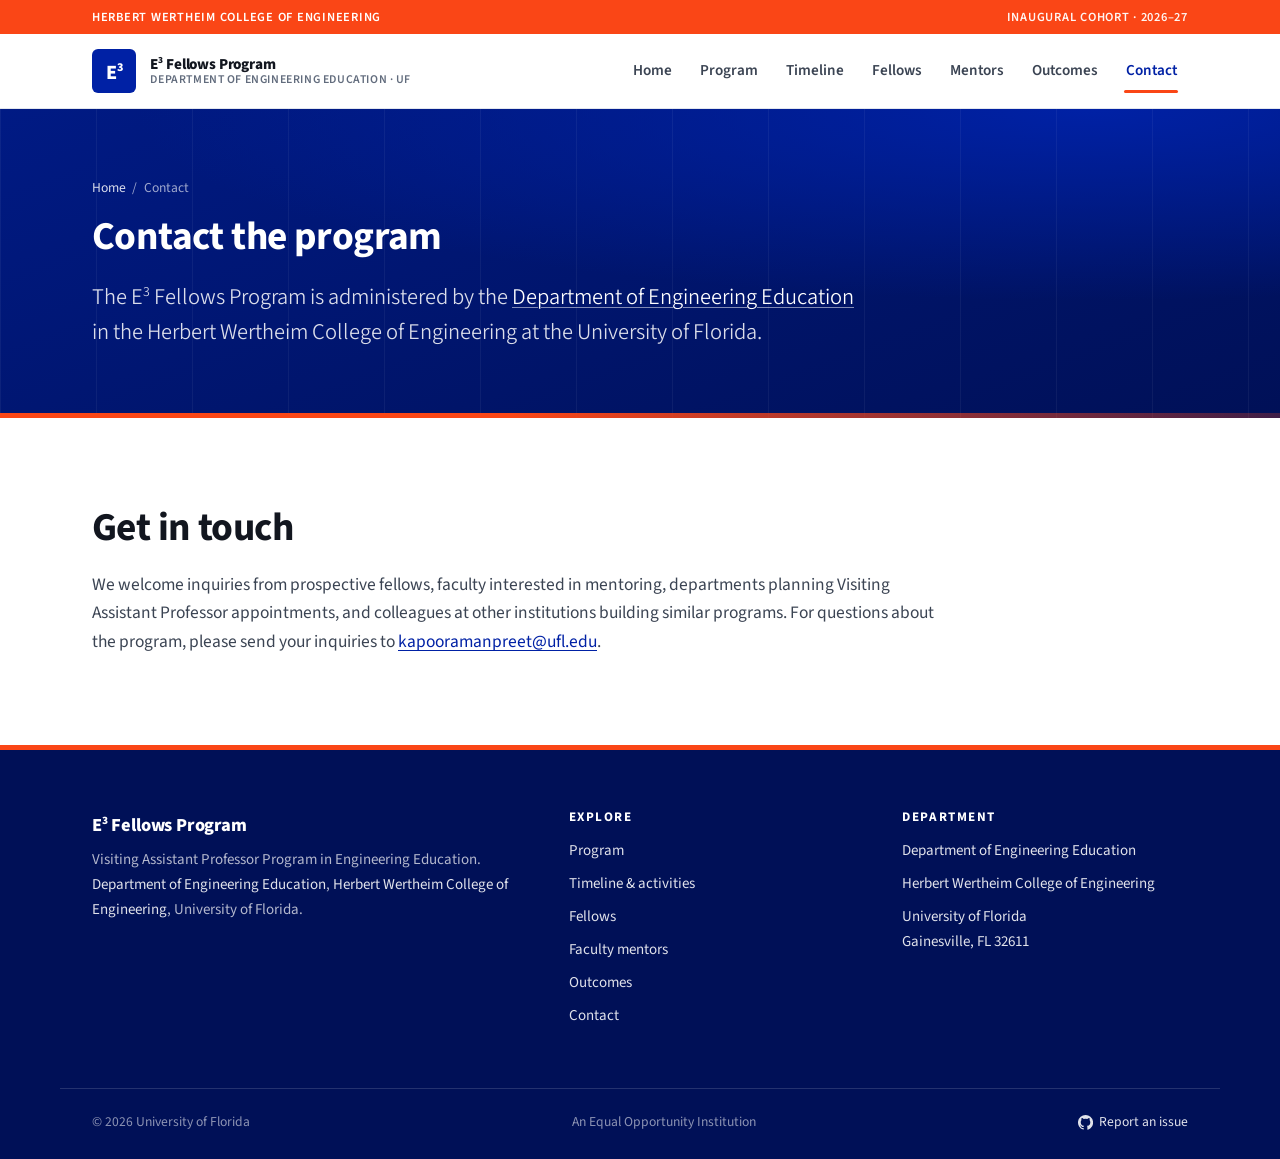
==== contact.html @ 6bf65046 "fix: update role titles from "Visiting Assistant Instructional Professor" to "Visiting Assistant Pro" ====
<!DOCTYPE html>
<html lang="en">
<head>
<meta charset="utf-8">
<meta name="viewport" content="width=device-width, initial-scale=1">
<title>Contact | E&sup3; Fellows, University of Florida</title>
<meta name="description" content="Contact the E3 Fellows Program in the Department of Engineering Education, Herbert Wertheim College of Engineering, University of Florida.">
<link rel="preconnect" href="https://fonts.googleapis.com">
<link rel="preconnect" href="https://fonts.gstatic.com" crossorigin>
<link href="https://fonts.googleapis.com/css2?family=Source+Sans+3:ital,wght@0,300..900;1,300..900&display=swap" rel="stylesheet">
<link rel="stylesheet" href="assets/css/style.css">
<script>document.documentElement.classList.add("js");</script>
</head>
<body>

<a class="skip-link" href="#main">Skip to main content</a>

<div class="topbar">
  <div class="wrap">
    <span><a href="https://www.eng.ufl.edu/" target="_blank" rel="noopener">Herbert Wertheim College of Engineering</a></span>
    <span class="topbar__right">Inaugural Cohort &middot; 2026&ndash;27</span>
  </div>
</div>

<header class="site-header">
  <div class="wrap">
    <a class="brand" href="index.html">
      <span class="brand__mark" aria-hidden="true">E<sup>3</sup></span>
      <span class="brand__text">
        <span class="brand__title">E<sup>3</sup> Fellows Program</span>
        <span class="brand__sub">Department of Engineering Education &middot; UF</span>
      </span>
    </a>
    <button class="nav-toggle" type="button" aria-expanded="false" aria-controls="primary-nav">
      <span class="nav-toggle__bars" aria-hidden="true"><span></span><span></span><span></span></span>
      Menu
    </button>
    <nav class="nav" id="primary-nav" aria-label="Primary">
      <ul>
        <li><a href="index.html">Home</a></li>
        <li><a href="program.html">Program</a></li>
        <li><a href="timeline.html">Timeline</a></li>
        <li><a href="fellows.html">Fellows</a></li>
        <li><a href="mentors.html">Mentors</a></li>
        <li><a href="outcomes.html">Outcomes</a></li>
        <li><a href="contact.html" aria-current="page">Contact</a></li>
      </ul>
    </nav>
  </div>
</header>

<main id="main">

  <section class="hero hero--page">
    <div class="hero__grid-lines" aria-hidden="true"></div>
    <div class="wrap">
      <ol class="breadcrumb">
        <li><a href="index.html">Home</a></li>
        <li>Contact</li>
      </ol>
      <h1>Contact the program</h1>
      <p class="lede lede--wide">
        The E<sup>3</sup> Fellows Program is administered by the
        <a href="https://eed.eng.ufl.edu/" target="_blank" rel="noopener">Department of Engineering Education</a>
        in the Herbert Wertheim College of Engineering at the University of Florida.
      </p>
    </div>
  </section>

  <section class="section">
    <div class="wrap">
      <div class="reveal measure">
        <h2>Get in touch</h2>
        <p>
          We welcome inquiries from prospective fellows, faculty interested in
          mentoring, departments planning Visiting Assistant Professor
          appointments, and colleagues at other institutions building
          similar programs. For questions about the program, please send your inquiries to 
          <a href="mailto:kapooramanpreet@ufl.edu">kapooramanpreet@ufl.edu</a>.
        </p>
      </div>
    </div>
  </section>

</main>

<footer class="site-footer">
  <div class="wrap footer-grid">
    <div>
      <p class="footer-brand">E<sup>3</sup> Fellows Program</p>
      <p>
        Visiting Assistant Professor Program in Engineering Education.
        <a href="https://eed.eng.ufl.edu/" target="_blank" rel="noopener">Department of Engineering Education</a>,
        <a href="https://www.eng.ufl.edu/" target="_blank" rel="noopener">Herbert Wertheim College of Engineering</a>,
        University of Florida.
      </p>
    </div>
    <div>
      <h4>Explore</h4>
      <ul>
        <li><a href="program.html">Program</a></li>
        <li><a href="timeline.html">Timeline &amp; activities</a></li>
        <li><a href="fellows.html">Fellows</a></li>
        <li><a href="mentors.html">Faculty mentors</a></li>
        <li><a href="outcomes.html">Outcomes</a></li>
        <li><a href="contact.html">Contact</a></li>
      </ul>
    </div>
    <div>
      <h4>Department</h4>
      <ul>
        <li><a href="https://eed.eng.ufl.edu/" target="_blank" rel="noopener">Department of Engineering Education</a></li>
        <li><a href="https://www.eng.ufl.edu/" target="_blank" rel="noopener">Herbert Wertheim College of Engineering</a></li>
        <li>University of Florida<br>Gainesville, FL 32611</li>
      </ul>
    </div>
  </div>
  <div class="wrap footer-bottom">
    <span>&copy; <span data-year>2026</span> University of Florida</span>
    <span>An Equal Opportunity Institution</span>
    <span>
      <a class="footer-repo" href="https://github.com/UF-Engineering-Education/e3.github.io/issues" target="_blank" rel="noopener">
        <svg viewBox="0 0 16 16" fill="currentColor" aria-hidden="true"><path d="M8 0a8 8 0 0 0-2.53 15.59c.4.07.55-.17.55-.38l-.01-1.34c-2.23.48-2.7-1.07-2.7-1.07-.36-.93-.89-1.18-.89-1.18-.73-.5.06-.49.06-.49.8.06 1.23.83 1.23.83.72 1.23 1.88.87 2.34.67.07-.52.28-.87.51-1.07-1.78-.2-3.64-.89-3.64-3.95 0-.87.31-1.59.82-2.15-.08-.2-.36-1.02.08-2.12 0 0 .67-.21 2.2.82a7.6 7.6 0 0 1 4 0c1.53-1.03 2.2-.82 2.2-.82.44 1.1.16 1.92.08 2.12.51.56.82 1.28.82 2.15 0 3.07-1.87 3.75-3.65 3.95.29.25.54.73.54 1.48l-.01 2.19c0 .21.15.46.55.38A8 8 0 0 0 8 0z"/></svg>
        Report an issue
      </a>
    </span>
  </div>
</footer>

<script src="assets/js/main.js"></script>
</body>
</html>
---- assets/css/style.css ----
/* ==========================================================================
   E3 Fellows Program — University of Florida
   Department of Engineering Education, Herbert Wertheim College of Engineering
   ========================================================================== */

/* --------------------------------------------------------------------------
   1. Design tokens
   -------------------------------------------------------------------------- */
:root {
  /* UF core brand */
  --uf-blue: #0021a5;
  --uf-blue-700: #001a84;
  --uf-blue-900: #001057;
  --uf-orange: #fa4616;
  --uf-orange-600: #e03a0f;
  --uf-orange-ink: #b8340d; /* accessible orange for text on white */

  /* Neutrals */
  --ink: #12161f;
  --ink-2: #3b4453;
  --ink-3: #626c7d;
  --line: #e2e6ee;
  --line-strong: #ccd3e0;
  --surface: #ffffff;
  --surface-2: #f6f8fc;
  --surface-3: #eef2f9;

  /* Type */
  --font: "Source Sans 3", -apple-system, BlinkMacSystemFont, "Segoe UI",
    Roboto, "Helvetica Neue", Arial, sans-serif;

  --step--1: clamp(0.86rem, 0.84rem + 0.1vw, 0.92rem);
  --step-0: clamp(1rem, 0.97rem + 0.15vw, 1.09rem);
  --step-1: clamp(1.2rem, 1.13rem + 0.35vw, 1.4rem);
  --step-2: clamp(1.45rem, 1.32rem + 0.65vw, 1.85rem);
  --step-3: clamp(1.75rem, 1.5rem + 1.2vw, 2.5rem);
  --step-4: clamp(2.1rem, 1.6rem + 2.4vw, 3.5rem);

  /* Space & shape */
  --wrap: 1160px;
  --wrap-narrow: 800px;
  --r-sm: 6px;
  --r-md: 10px;
  --r-lg: 16px;

  --shadow-sm: 0 1px 2px rgba(18, 22, 31, 0.06),
    0 2px 8px rgba(18, 22, 31, 0.04);
  --shadow-md: 0 2px 4px rgba(18, 22, 31, 0.06),
    0 12px 28px rgba(18, 22, 31, 0.09);

  --header-h: 74px;
}

/* --------------------------------------------------------------------------
   2. Base
   -------------------------------------------------------------------------- */
*,
*::before,
*::after {
  box-sizing: border-box;
}

html {
  -webkit-text-size-adjust: 100%;
  scroll-behavior: smooth;
  scroll-padding-top: calc(var(--header-h) + 16px);
}

body {
  margin: 0;
  font-family: var(--font);
  font-size: var(--step-0);
  line-height: 1.65;
  color: var(--ink-2);
  background: var(--surface);
  -webkit-font-smoothing: antialiased;
  text-rendering: optimizeLegibility;
}

h1,
h2,
h3,
h4 {
  margin: 0 0 0.5em;
  color: var(--ink);
  font-weight: 700;
  line-height: 1.15;
  letter-spacing: -0.015em;
  text-wrap: balance;
}

h1 { font-size: var(--step-4); }
h2 { font-size: var(--step-3); }
h3 { font-size: var(--step-1); }
h4 { font-size: var(--step-0); }

p { margin: 0 0 1.1em; }
p:last-child { margin-bottom: 0; }

a {
  color: var(--uf-blue);
  text-decoration-thickness: 1px;
  text-underline-offset: 3px;
}
a:hover { color: var(--uf-orange-ink); }

img {
  max-width: 100%;
  height: auto;
  display: block;
}

ul, ol { margin: 0 0 1.1em; padding-left: 1.25em; }
li { margin-bottom: 0.4em; }

sup { font-size: 0.62em; top: -0.5em; }

hr {
  border: 0;
  border-top: 1px solid var(--line);
  margin: 2.5rem 0;
}

:focus-visible {
  outline: 3px solid var(--uf-orange);
  outline-offset: 2px;
  border-radius: 2px;
}

/* External links open in a new tab. WCAG advises warning the user, so append
   a cue that is announced by screen readers but invisible on screen. */
a[target="_blank"]::after {
  content: " (opens in a new tab)";
  position: absolute;
  width: 1px;
  height: 1px;
  padding: 0;
  margin: -1px;
  overflow: hidden;
  clip-path: inset(50%);
  white-space: nowrap;
  border: 0;
}

.skip-link {
  position: absolute;
  left: -9999px;
  top: 0;
  z-index: 999;
  background: var(--uf-blue);
  color: #fff;
  padding: 0.75rem 1.25rem;
  font-weight: 600;
}
.skip-link:focus {
  left: 0.5rem;
  top: 0.5rem;
  color: #fff;
}

/* --------------------------------------------------------------------------
   3. Layout helpers
   -------------------------------------------------------------------------- */
.wrap {
  width: 100%;
  max-width: var(--wrap);
  margin-inline: auto;
  padding-inline: clamp(1.1rem, 4vw, 2rem);
}

.wrap--narrow { max-width: var(--wrap-narrow); }

.section {
  padding-block: clamp(3rem, 7vw, 5.5rem);
}
.section--tight { padding-block: clamp(2.25rem, 5vw, 3.5rem); }
.section--alt { background: var(--surface-2); }
.section--ink {
  background: var(--uf-blue-900);
  color: rgba(255, 255, 255, 0.82);
}
.section--ink h2,
.section--ink h3 { color: #fff; }

.section-head {
  max-width: 44rem;
  margin-bottom: clamp(2rem, 4vw, 3rem);
}
/* Lets an intro run the full width of the wrap instead of the default
   reading measure. */
.section-head--full { max-width: none; }
.section-head--center {
  margin-inline: auto;
  text-align: center;
}

.eyebrow {
  display: inline-flex;
  align-items: center;
  gap: 0.55rem;
  margin: 0 0 0.9rem;
  font-size: 0.78rem;
  font-weight: 700;
  letter-spacing: 0.14em;
  text-transform: uppercase;
  color: var(--uf-orange-ink);
}
.eyebrow::before {
  content: "";
  width: 26px;
  height: 3px;
  background: var(--uf-orange);
  border-radius: 2px;
}
.section-head--center .eyebrow { justify-content: center; }
.section--ink .eyebrow { color: #ffb59b; }

.lede {
  font-size: var(--step-1);
  line-height: 1.55;
  color: var(--ink-2);
  font-weight: 350;
}
.section--ink .lede { color: rgba(255, 255, 255, 0.85); }

/* Comfortable wide reading measure for a standalone prose block. */
.measure { max-width: 850px; }

.muted { color: var(--ink-3); }
.small { font-size: var(--step--1); }
.center { text-align: center; }

/* --------------------------------------------------------------------------
   4. Buttons
   -------------------------------------------------------------------------- */
.btn {
  display: inline-flex;
  align-items: center;
  gap: 0.5rem;
  padding: 0.72rem 1.5rem;
  border: 2px solid transparent;
  border-radius: 999px;
  font: inherit;
  font-weight: 700;
  font-size: 0.98rem;
  line-height: 1.2;
  text-decoration: none;
  cursor: pointer;
  transition: background-color 0.18s, color 0.18s, border-color 0.18s,
    transform 0.18s;
}
.btn:hover { transform: translateY(-1px); }

.btn--primary {
  background: var(--uf-orange);
  border-color: var(--uf-orange);
  color: #fff;
}
.btn--primary:hover {
  background: var(--uf-orange-600);
  border-color: var(--uf-orange-600);
  color: #fff;
}

.btn--ghost {
  border-color: rgba(255, 255, 255, 0.55);
  color: #fff;
}
.btn--ghost:hover {
  background: rgba(255, 255, 255, 0.12);
  border-color: #fff;
  color: #fff;
}

.btn--outline {
  border-color: var(--uf-blue);
  color: var(--uf-blue);
}
.btn--outline:hover {
  background: var(--uf-blue);
  color: #fff;
}

.btn-row {
  display: flex;
  flex-wrap: wrap;
  gap: 0.85rem;
  margin-top: 1.75rem;
}

.arrow-link {
  display: inline-flex;
  align-items: center;
  gap: 0.4rem;
  font-weight: 700;
  text-decoration: none;
  color: var(--uf-blue);
}
.arrow-link::after {
  content: "→";
  transition: transform 0.18s;
}
.arrow-link:hover::after { transform: translateX(4px); }

/* Two or more arrow links sitting side by side. */
.link-row {
  display: flex;
  flex-wrap: wrap;
  gap: 0.5rem 2rem;
  margin-top: 1.35rem;
}

/* --------------------------------------------------------------------------
   5. Header / navigation
   -------------------------------------------------------------------------- */
.topbar {
  background: var(--uf-orange);
  color: #fff;
  font-size: 0.78rem;
  font-weight: 600;
  letter-spacing: 0.06em;
  text-transform: uppercase;
}
.topbar .wrap {
  display: flex;
  justify-content: space-between;
  align-items: center;
  gap: 1rem;
  min-height: 34px;
  padding-block: 0.35rem;
}
.topbar a { color: #fff; text-decoration: none; }
.topbar a:hover { color: #fff; text-decoration: underline; }
.topbar__right { opacity: 0.95; }

.site-header {
  position: sticky;
  top: 0;
  z-index: 50;
  background: rgba(255, 255, 255, 0.96);
  backdrop-filter: saturate(160%) blur(8px);
  border-bottom: 1px solid var(--line);
}
.site-header .wrap {
  display: flex;
  align-items: center;
  justify-content: space-between;
  gap: 1.5rem;
  min-height: var(--header-h);
}

/* Text lockup — replace with official UF signature artwork when available */
.brand {
  display: flex;
  align-items: center;
  gap: 0.9rem;
  text-decoration: none;
  color: var(--ink);
  padding-block: 0.6rem;
}
/* Inline layout, not grid — grid would split the "E" text node and the
   <sup> into two separate items and stack them. */
.brand__mark {
  flex: none;
  width: 44px;
  height: 44px;
  border-radius: var(--r-sm);
  background: var(--uf-blue);
  color: #fff;
  font-weight: 800;
  font-size: 1.265rem; /* 1.15rem + 10% */
  /* The superscript pulls the glyph cluster's optical centre below the line
     box centre. Trimming the line-height lifts the text by half the trim,
     which re-centres the painted "E3" in the 44px square. */
  line-height: 37.4px;
  text-align: center;
  white-space: nowrap;
  letter-spacing: -0.02em;
}
.brand__mark sup { font-size: 0.6em; }
.brand__text { display: grid; line-height: 1.2; }
.brand__title {
  font-weight: 800;
  font-size: 0.95rem;
  line-height: 1.22;
  max-width: 30ch;
  letter-spacing: -0.01em;
  color: var(--ink);
}
.brand__sub {
  font-size: 0.74rem;
  font-weight: 600;
  letter-spacing: 0.05em;
  text-transform: uppercase;
  color: var(--ink-3);
}

.nav-toggle {
  display: none;
  align-items: center;
  gap: 0.5rem;
  background: none;
  border: 1px solid var(--line-strong);
  border-radius: var(--r-sm);
  padding: 0.5rem 0.8rem;
  font: inherit;
  font-weight: 600;
  font-size: 0.9rem;
  color: var(--ink);
  cursor: pointer;
}
.nav-toggle__bars {
  display: grid;
  gap: 3px;
  width: 16px;
}
.nav-toggle__bars span {
  height: 2px;
  background: var(--ink);
  border-radius: 2px;
}

.nav ul {
  display: flex;
  align-items: center;
  gap: 0.35rem;
  margin: 0;
  padding: 0;
  list-style: none;
}
.nav li { margin: 0; }
/* Underline accent — no boxes or background fills. */
.nav a {
  position: relative;
  display: block;
  padding: 0.5rem 0.1rem;
  margin-inline: 0.6rem;
  font-weight: 600;
  font-size: 0.95rem;
  text-decoration: none;
  color: var(--ink-2);
  white-space: nowrap;
}
.nav a::after {
  content: "";
  position: absolute;
  left: 0;
  right: 0;
  bottom: -1px;
  height: 3px;
  border-radius: 2px;
  background: transparent;
  transition: background-color 0.18s;
}
.nav a:hover { color: var(--ink); }
.nav a:hover::after { background: var(--line-strong); }
.nav a[aria-current="page"] { color: var(--uf-blue); }
.nav a[aria-current="page"]::after { background: var(--uf-orange); }

/* Breakpoint sits at 1100px: seven links plus the expanded programme name in
   the lockup need the room. */
@media (max-width: 1100px) {
  .nav-toggle { display: inline-flex; }
  .nav {
    display: none;
    position: absolute;
    left: 0;
    right: 0;
    top: 100%;
    background: #fff;
    border-bottom: 1px solid var(--line);
    box-shadow: var(--shadow-md);
    padding: 0.6rem clamp(1.1rem, 4vw, 2rem) 1rem;
  }
  .nav.is-open { display: block; }
  .nav ul {
    flex-direction: column;
    align-items: stretch;
    gap: 0.15rem;
  }
  /* Underlines read poorly in a stacked list — use a left accent instead. */
  .nav a {
    margin-inline: 0;
    padding: 0.75rem 0.8rem;
    border-radius: var(--r-sm);
  }
  .nav a::after { display: none; }
  .nav a:hover { background: var(--surface-2); }
  .nav a[aria-current="page"] {
    background: var(--surface-3);
    box-shadow: inset 3px 0 0 var(--uf-orange);
  }
  .site-header .wrap { position: relative; }
}

/* --------------------------------------------------------------------------
   6. Hero
   -------------------------------------------------------------------------- */
.hero {
  position: relative;
  overflow: hidden;
  background: var(--uf-blue-900);
  background-image: radial-gradient(
      120% 100% at 85% 0%,
      var(--uf-blue) 0%,
      transparent 62%
    ),
    linear-gradient(160deg, var(--uf-blue-700) 0%, var(--uf-blue-900) 100%);
  color: rgba(255, 255, 255, 0.86);
}
.hero::after {
  content: "";
  position: absolute;
  inset: auto 0 0 0;
  height: 5px;
  background: linear-gradient(
    90deg,
    var(--uf-orange) 0%,
    var(--uf-orange) 40%,
    rgba(250, 70, 22, 0.25) 100%
  );
}
.hero__grid-lines {
  position: absolute;
  inset: 0;
  background-image: linear-gradient(
      90deg,
      rgba(255, 255, 255, 0.05) 1px,
      transparent 1px
    );
  background-size: 96px 100%;
  pointer-events: none;
}
.hero .wrap {
  position: relative;
  padding-block: clamp(3.5rem, 9vw, 6.5rem);
}
/* Inline links on the dark hero / ink sections. */
.hero p a,
.section--ink p a,
.section--ink li a,
.cta p a {
  color: #fff;
  text-decoration: underline;
  text-decoration-color: rgba(255, 255, 255, 0.5);
  text-decoration-thickness: 1px;
  text-underline-offset: 3px;
}
.hero p a:hover,
.section--ink p a:hover,
.section--ink li a:hover,
.cta p a:hover {
  color: #ffc9b5;
  text-decoration-color: #ffc9b5;
}

/* Headline shares the wide lede's right edge so the hero fills its column
   instead of leaving a tall empty band of blue. `.hero--page h1` overrides
   this for the interior pages. */
.hero h1 { color: #fff; max-width: 850px; }
.hero .lede { max-width: 56ch; color: rgba(255, 255, 255, 0.86); }
/* Wider measure for intros that should sit on two lines rather than three.
   The text needs ~810px to break in two; 850px leaves room for word
   boundaries, and `balance` keeps the two lines close to equal length. */
.hero .lede--wide {
  max-width: 850px;
  text-wrap: balance;
}
/* Full width of the wrap. Needs the .hero prefix to outrank `.hero .lede`. */
.hero .lede--full,
.lede--full { max-width: none; }
.hero__tag {
  display: inline-block;
  margin-bottom: 1.4rem;
  padding: 0.35rem 0.9rem;
  border: 1px solid rgba(255, 255, 255, 0.3);
  border-radius: 999px;
  font-size: 0.8rem;
  font-weight: 700;
  letter-spacing: 0.1em;
  text-transform: uppercase;
  color: #ffc9b5;
}

/* Compact hero for interior pages */
.hero--page .wrap { padding-block: clamp(2.75rem, 6vw, 4.25rem); }
.hero--page h1 { font-size: var(--step-3); max-width: 22ch; }

.breadcrumb {
  margin: 0 0 1rem;
  padding: 0;
  list-style: none;
  display: flex;
  flex-wrap: wrap;
  gap: 0.4rem;
  font-size: 0.85rem;
  color: rgba(255, 255, 255, 0.62);
}
.breadcrumb li { margin: 0; }
.breadcrumb li + li::before { content: "/"; margin-right: 0.4rem; }
.breadcrumb a { color: rgba(255, 255, 255, 0.85); text-decoration: none; }
.breadcrumb a:hover { color: #fff; text-decoration: underline; }

/* --------------------------------------------------------------------------
   7. Stat band
   -------------------------------------------------------------------------- */
/* Individually bordered cells rather than a 1px-gap grid: with auto-fit, a
   partly filled last row would otherwise expose the gap colour as a block. */
.stats {
  display: grid;
  grid-template-columns: repeat(auto-fit, minmax(160px, 1fr));
  gap: 0.85rem;
}
.stat {
  background: #fff;
  border: 1px solid var(--line);
  border-radius: var(--r-md);
  padding: 1.5rem 1.15rem;
  text-align: center;
}
.stat__num {
  display: block;
  font-size: clamp(2rem, 1.5rem + 1.8vw, 2.9rem);
  font-weight: 800;
  line-height: 1;
  letter-spacing: -0.03em;
  color: var(--uf-blue);
}
.stat__label {
  display: block;
  max-width: 20ch;
  margin: 0.5rem auto 0;
  font-size: 0.87rem;
  font-weight: 600;
  color: var(--ink-3);
  line-height: 1.35;
}
.stats--on-ink .stat {
  background: rgba(255, 255, 255, 0.06);
  border-color: rgba(255, 255, 255, 0.18);
}
.stats--on-ink .stat__num { color: #fff; }
.stats--on-ink .stat__label { color: rgba(255, 255, 255, 0.72); }

/* --------------------------------------------------------------------------
   8. Cards & grids
   -------------------------------------------------------------------------- */
.grid {
  display: grid;
  gap: clamp(1.1rem, 2.4vw, 1.75rem);
}
.grid--2 { grid-template-columns: repeat(auto-fit, minmax(300px, 1fr)); }
/* Exactly two per row, centred as a block. `.grid--2` uses auto-fit, which
   fits three columns at desktop widths and would leave four cards as 3 + 1. */
.grid--2up {
  grid-template-columns: repeat(2, minmax(0, 1fr));
  max-width: 900px;
  margin-inline: auto;
}
@media (max-width: 700px) {
  .grid--2up { grid-template-columns: 1fr; }
}
.grid--3 { grid-template-columns: repeat(auto-fit, minmax(270px, 1fr)); }
.grid--4 { grid-template-columns: repeat(auto-fit, minmax(215px, 1fr)); }

.card {
  display: flex;
  flex-direction: column;
  background: #fff;
  border: 1px solid var(--line);
  border-radius: var(--r-lg);
  padding: clamp(1.35rem, 2.5vw, 1.85rem);
  transition: box-shadow 0.2s, transform 0.2s, border-color 0.2s;
}
.card h3 { margin-bottom: 0.45rem; }
.card p:last-child { margin-bottom: 0; }

.card--link:hover {
  transform: translateY(-3px);
  box-shadow: var(--shadow-md);
  border-color: var(--line-strong);
}
.card__foot { margin-top: auto; padding-top: 1.1rem; }

.card__icon {
  display: grid;
  place-items: center;
  width: 46px;
  height: 46px;
  margin-bottom: 1.1rem;
  border-radius: var(--r-md);
  background: var(--surface-3);
  color: var(--uf-blue);
}
.card__icon svg { width: 24px; height: 24px; }

.card--accent { border-top: 4px solid var(--uf-orange); }

/* Numbered component list */
.components { display: grid; gap: 1.25rem; counter-reset: comp; }
.component {
  display: grid;
  grid-template-columns: 62px 1fr;
  gap: clamp(1rem, 2.5vw, 1.9rem);
  align-items: start;
  padding: clamp(1.4rem, 3vw, 2rem);
  background: #fff;
  border: 1px solid var(--line);
  border-radius: var(--r-lg);
  counter-increment: comp;
}
.component::before {
  content: counter(comp, decimal-leading-zero);
  display: grid;
  place-items: center;
  width: 62px;
  height: 62px;
  border-radius: 50%;
  background: var(--surface-3);
  color: var(--uf-blue);
  font-size: 1.2rem;
  font-weight: 800;
  letter-spacing: -0.02em;
}
.component h3 { margin-bottom: 0.5rem; }
@media (max-width: 560px) {
  .component { grid-template-columns: 1fr; gap: 1rem; }
}

/* Feature list with checkmarks */
.checklist { list-style: none; padding: 0; margin: 0; display: grid; gap: 0.85rem; }
.checklist li {
  position: relative;
  margin: 0;
  padding-left: 2rem;
}
.checklist li::before {
  content: "";
  position: absolute;
  left: 0;
  top: 0.35em;
  width: 1.15rem;
  height: 1.15rem;
  border-radius: 50%;
  background: var(--uf-orange);
  -webkit-mask: url("data:image/svg+xml,%3Csvg xmlns='http://www.w3.org/2000/svg' viewBox='0 0 24 24'%3E%3Cpath d='M9 16.2 4.8 12l-1.4 1.4L9 19 21 7l-1.4-1.4z' fill='%23000'/%3E%3C/svg%3E")
    center / 100% no-repeat;
  mask: url("data:image/svg+xml,%3Csvg xmlns='http://www.w3.org/2000/svg' viewBox='0 0 24 24'%3E%3Cpath d='M9 16.2 4.8 12l-1.4 1.4L9 19 21 7l-1.4-1.4z' fill='%23000'/%3E%3C/svg%3E")
    center / 100% no-repeat;
}
.section--ink .checklist li::before { background: #ffb59b; }

/* Split content block */
.split {
  display: grid;
  grid-template-columns: minmax(0, 1fr) minmax(0, 1fr);
  gap: clamp(1.75rem, 5vw, 4rem);
  align-items: center;
}
@media (max-width: 860px) {
  .split { grid-template-columns: 1fr; }
}

/* Pull quote / callout */
.callout {
  border-left: 4px solid var(--uf-orange);
  background: var(--surface-2);
  border-radius: 0 var(--r-md) var(--r-md) 0;
  padding: 1.35rem 1.6rem;
}
.callout p:last-child { margin-bottom: 0; }

/* Fact chips — logistics at a glance (dates, location, deadlines) */
.chips {
  display: flex;
  flex-wrap: wrap;
  gap: 0.45rem;
  list-style: none;
  margin: 1rem 0 0;
  padding: 0;
}
.chips > li { margin: 0; }
/* inline-block, not flex: the label must stay on the same line as the value
   and let the value wrap under it, rather than becoming its own flex line. */
.chip {
  display: inline-block;
  padding: 0.3rem 0.7rem;
  border: 1px solid var(--line-strong);
  border-radius: 999px;
  background: var(--surface);
  color: var(--ink-2);
  font-size: 0.8rem;
  line-height: 1.45;
}
.chip__label {
  margin-right: 0.35rem;
  color: var(--uf-blue);
  font-size: 0.68rem;
  font-weight: 700;
  letter-spacing: 0.07em;
  text-transform: uppercase;
  white-space: nowrap;
}
.chip--deadline {
  border-color: #f6c9b4;
  background: #fff3e9;
  color: var(--uf-orange-ink);
  font-weight: 600;
}
.chip--deadline .chip__label { color: var(--uf-orange-ink); }
/* Links inside a chip take the chip's own colour — the global `a` rule would
   otherwise paint the date UF blue inside an orange deadline chip. */
.chip a {
  color: inherit;
  text-decoration: underline;
  text-decoration-color: currentColor;
  text-decoration-thickness: 1px;
  text-underline-offset: 2px;
}
.chip a:hover {
  color: inherit;
  text-decoration-thickness: 2px;
}
/* Value not yet published by the host program */
.chip--tba {
  border-style: dashed;
  background: var(--surface-2);
  color: var(--ink-3);
  font-style: italic;
}

/* Definition rows */
.deflist { display: grid; gap: 0; margin: 0; }
.deflist > div {
  display: grid;
  grid-template-columns: minmax(160px, 220px) 1fr;
  gap: 1.5rem;
  padding: 1.15rem 0;
  border-top: 1px solid var(--line);
}
.deflist > div:last-child { border-bottom: 1px solid var(--line); }
.deflist dt { font-weight: 700; color: var(--ink); }
.deflist dd { margin: 0; }
@media (max-width: 640px) {
  .deflist > div { grid-template-columns: 1fr; gap: 0.35rem; }
}

/* Course cards — one compact row per course: the fellow's face, the course
   code, its title, and who teaches it. */
.course-grid {
  display: grid;
  grid-template-columns: repeat(auto-fill, minmax(285px, 1fr));
  gap: 0.7rem;
  list-style: none;
  margin: 0;
  padding: 0;
}
.course-card {
  display: flex;
  align-items: center;
  gap: 0.85rem;
  margin: 0;
  padding: 0.7rem 0.95rem;
  background: #fff;
  border: 1px solid var(--line);
  border-radius: var(--r-md);
}
.course-card__avatar {
  flex: none;
  width: 44px;
  height: 44px;
  border-radius: 50%;
  object-fit: cover;
  /* Matches the headshot framing used on the fellow cards. */
  object-position: center 22%;
  background: var(--surface-3);
}
.course-card__avatar--initials {
  display: grid;
  place-items: center;
  color: var(--uf-blue);
  font-size: 0.85rem;
  font-weight: 800;
  letter-spacing: 0.02em;
}
/* min-width:0 lets a long course title wrap instead of widening the card. */
.course-card__text { min-width: 0; }
.course-card__code {
  margin: 0;
  font-size: 0.72rem;
  font-weight: 800;
  letter-spacing: 0.06em;
  color: var(--uf-blue);
}
.course-card__title {
  margin: 0.1rem 0 0;
  font-size: 0.92rem;
  font-weight: 600;
  line-height: 1.3;
  color: var(--ink);
}
.course-card__fellow {
  margin: 0.15rem 0 0;
  font-size: 0.78rem;
  line-height: 1.35;
  color: var(--ink-3);
}

/* --------------------------------------------------------------------------
   9. Timeline / Gantt
   -------------------------------------------------------------------------- */
.gantt-scroll {
  overflow-x: auto;
  -webkit-overflow-scrolling: touch;
  padding-bottom: 0.5rem;
}
.gantt {
  min-width: 880px;
  display: grid;
  /* label | Aug..Apr (9 months) | milestone gutter */
  grid-template-columns: 250px repeat(9, minmax(58px, 1fr)) 46px;
  row-gap: 0.55rem;
  align-items: stretch;
}

.gantt__sem {
  padding: 0.5rem 1rem;
  border-radius: var(--r-sm);
  color: #fff;
  font-weight: 700;
  font-size: 0.82rem;
  letter-spacing: 0.12em;
  text-transform: uppercase;
  text-align: center;
}
.gantt__sem--fall { background: var(--uf-blue); }
.gantt__sem--spring { background: var(--uf-orange); }

.gantt__month {
  padding: 0.5rem 0.2rem 0.85rem;
  text-align: center;
  font-size: 0.76rem;
  font-weight: 700;
  letter-spacing: 0.08em;
  text-transform: uppercase;
  color: var(--ink-3);
  border-bottom: 1px solid var(--line);
}

.gantt__row-label {
  display: flex;
  flex-direction: column;
  justify-content: center;
  gap: 0.2rem;
  padding: 0.85rem 1rem 0.85rem 0.9rem;
  background: var(--surface-2);
  border-left: 4px solid var(--uf-blue);
  border-radius: var(--r-sm);
}
.gantt__row-label strong {
  color: var(--ink);
  font-size: 0.95rem;
  line-height: 1.25;
}
.gantt__row-label span {
  font-size: 0.78rem;
  line-height: 1.35;
  color: var(--ink-3);
}
.gantt__row-label--orange { border-left-color: var(--uf-orange); }

/* One track per row, spanning all nine months; bars are placed inside it. */
.gantt__track {
  position: relative;
  grid-column: 2 / 11;
  display: grid;
  grid-template-columns: repeat(9, minmax(58px, 1fr));
  align-items: center;
  padding: 0.35rem 0;
  background-image: linear-gradient(90deg, var(--line) 1px, transparent 1px);
  background-size: calc(100% / 9) 100%;
}

.gantt__bar {
  display: flex;
  align-items: center;
  height: 40px;
  padding: 0 0.9rem;
  border-radius: var(--r-sm);
  font-size: 0.85rem;
  font-weight: 600;
  line-height: 1.2;
  color: var(--uf-blue);
  background: #e8ecfb;
  border: 1px solid #c3ccf1;
}
.gantt__bar--orange {
  color: var(--uf-orange-ink);
  background: #ffe9e2;
  border-color: #ffc4b2;
}
.gantt__bar--neutral {
  color: var(--ink-2);
  background: var(--surface-2);
  border-color: var(--line-strong);
}

.gantt__marker {
  grid-column: 11 / 12;
  display: grid;
  place-items: center;
  height: 100%;
  font-size: 1.05rem;
  color: var(--uf-orange);
}

/* Column placement helpers (Aug=1 … Apr=9) */
.gantt__spacer { grid-column: 1 / 2; }
.gantt--fall-span { grid-column: 2 / 7; }
.gantt--spring-span { grid-column: 7 / 11; }
.bar--fall { grid-column: 1 / 6; }
.bar--spring { grid-column: 6 / 10; }
.bar--year { grid-column: 1 / 10; }

.gantt-legend {
  display: flex;
  flex-wrap: wrap;
  gap: 1.25rem;
  margin-top: 1.5rem;
  font-size: 0.85rem;
  color: var(--ink-3);
}
.gantt-legend span {
  display: inline-flex;
  align-items: center;
  gap: 0.5rem;
}
.gantt-legend i {
  width: 12px;
  height: 12px;
  border-radius: 2px;
  transform: rotate(45deg);
  background: var(--uf-orange);
}
.gantt-legend i.is-open {
  background: transparent;
  border: 2px solid var(--uf-orange);
}

.scroll-hint {
  display: none;
  margin: 0 0 0.85rem;
  font-size: 0.85rem;
  color: var(--ink-3);
}
@media (max-width: 900px) {
  .scroll-hint { display: block; }
}

/* Vertical phase timeline */
.phases {
  position: relative;
  display: grid;
  gap: 1.75rem;
  margin: 0;
  padding: 0 0 0 2.25rem;
  list-style: none;
}
.phases::before {
  content: "";
  position: absolute;
  left: 7px;
  top: 8px;
  bottom: 8px;
  width: 2px;
  background: var(--line-strong);
}
.phases > li { position: relative; margin: 0; }
.phases > li::before {
  content: "";
  position: absolute;
  left: -2.25rem;
  top: 0.45em;
  width: 16px;
  height: 16px;
  border-radius: 50%;
  background: #fff;
  border: 3px solid var(--uf-blue);
}
.phases > li.is-milestone::before {
  border-color: var(--uf-orange);
  background: var(--uf-orange);
}
.phase__when {
  display: block;
  font-size: 0.78rem;
  font-weight: 700;
  letter-spacing: 0.1em;
  text-transform: uppercase;
  color: var(--uf-orange-ink);
  margin-bottom: 0.2rem;
}
.phase__title {
  font-size: var(--step-1);
  margin-bottom: 0.35rem;
}

/* --------------------------------------------------------------------------
   10. Fellows
   -------------------------------------------------------------------------- */
.filters {
  display: flex;
  flex-wrap: wrap;
  gap: 0.5rem;
  margin-bottom: 2rem;
}
.filter {
  padding: 0.5rem 1rem;
  border: 1px solid var(--line-strong);
  border-radius: 999px;
  background: #fff;
  font: inherit;
  font-size: 0.9rem;
  font-weight: 600;
  color: var(--ink-2);
  cursor: pointer;
  transition: background-color 0.15s, color 0.15s, border-color 0.15s;
}
.filter:hover { border-color: var(--uf-blue); color: var(--uf-blue); }
.filter[aria-pressed="true"] {
  background: var(--uf-blue);
  border-color: var(--uf-blue);
  color: #fff;
}
.filter__count {
  opacity: 0.65;
  font-weight: 600;
  margin-left: 0.35rem;
}

.fellows-grid {
  display: grid;
  grid-template-columns: repeat(auto-fill, minmax(232px, 1fr));
  gap: clamp(1.1rem, 2.4vw, 1.75rem);
  list-style: none;
  margin: 0;
  padding: 0;
}
.fellows-grid > li { margin: 0; }

.fellow {
  display: flex;
  flex-direction: column;
  height: 100%;
  background: #fff;
  border: 1px solid var(--line);
  border-radius: var(--r-lg);
  overflow: hidden;
  transition: box-shadow 0.2s, transform 0.2s;
}
.fellow:hover { transform: translateY(-3px); box-shadow: var(--shadow-md); }

.fellow__photo {
  position: relative;
  aspect-ratio: 1 / 1;
  background: var(--surface-3);
  overflow: hidden;
}
.fellow__photo img {
  width: 100%;
  height: 100%;
  object-fit: cover;
  object-position: center 22%;
}
.fellow__placeholder {
  display: grid;
  place-items: center;
  width: 100%;
  height: 100%;
  background: linear-gradient(150deg, var(--surface-3), #dde4f2);
  color: #9aa6bd;
}
.fellow__placeholder svg { width: 42%; height: 42%; }

.fellow__body {
  display: flex;
  flex-direction: column;
  gap: 0.35rem;
  padding: 1.15rem 1.2rem 1.3rem;
  flex: 1;
}
.fellow__name {
  font-size: 1.05rem;
  font-weight: 700;
  color: var(--ink);
  line-height: 1.25;
  margin: 0;
}
.fellow__dept {
  font-size: 0.82rem;
  font-weight: 700;
  letter-spacing: 0.03em;
  color: var(--uf-orange-ink);
  line-height: 1.3;
}
/* Badge rather than plain text so the appointment title reads as a distinct
   fact, not a third line of grey prose. align-self keeps it hugging its text
   inside the flex column; the modest radius survives wrapping to two lines,
   which a full pill at this text length would not. */
.fellow__role {
  margin: 0;
  border-radius: var(--r-sm);
  color: var(--uf-blue);
  font-size: 0.86rem;
  font-weight: 700;
  line-height: 1.35;
}
.fellow__bio {
  font-size: 0.9rem;
  line-height: 1.5;
  color: var(--ink-2);
  margin: 0.25rem 0 0;
}
/* Card footer: "Read full bio" on the left, icon links pushed to the right. */
.fellow__foot {
  display: flex;
  align-items: center;
  gap: 0.75rem;
  margin-top: auto;
  padding-top: 0.9rem;
}
.fellow__links {
  display: flex;
  flex-wrap: wrap;
  gap: 0.35rem;
  margin: 0;
  /* Sits right even when there is no button beside it. */
  margin-left: auto;
}
.fellow__link {
  display: grid;
  place-items: center;
  width: 30px;
  height: 30px;
  border-radius: 50%;
  color: var(--ink-3);
  transition: background-color 0.15s, color 0.15s;
}
.fellow__link svg { width: 17px; height: 17px; }
.fellow__link:hover {
  background: var(--surface-3);
  color: var(--uf-blue);
}
.fellow--tba .fellow__name { color: var(--ink-3); font-style: italic; }

/* Expandable card -------------------------------------------------------- */
.u-visually-hidden {
  position: absolute;
  width: 1px;
  height: 1px;
  margin: -1px;
  padding: 0;
  overflow: hidden;
  clip-path: inset(50%);
  white-space: nowrap;
}

.fellow--expandable { position: relative; cursor: pointer; }
/* The button is the only focusable control, stretched over the whole card so
   a click anywhere opens the dialog while keyboard users still get one stop. */
.fellow__more {
  position: static;
  padding: 0;
  border: 0;
  background: none;
  font: inherit;
  font-size: 0.85rem;
  font-weight: 700;
  color: var(--uf-blue);
  text-align: left;
  cursor: pointer;
}
.fellow__more::after {
  content: "";
  position: absolute;
  inset: 0;
  border-radius: var(--r-lg);
}
.fellow--expandable:hover .fellow__more { color: var(--uf-orange-ink); }
.fellow__more:focus-visible { outline: none; }
.fellow__more:focus-visible::after {
  outline: 3px solid var(--uf-orange);
  outline-offset: 3px;
}
/* Icon links must stay clickable above the button's full-card overlay. */
.fellow--expandable .fellow__links { position: relative; z-index: 1; }


/* Full-bio dialog -------------------------------------------------------- */
.person-dialog {
  width: min(860px, calc(100vw - 2rem));
  max-height: min(85vh, 46rem);
  /* Top strip reserves room for the close button, so the scrolling body
     starts below it and its scrollbar never runs under the button. */
  padding: 2.9rem 0 0;
  border: 0;
  border-radius: var(--r-lg);
  background: #fff;
  color: var(--ink-2);
  box-shadow: var(--shadow-md);
  overflow: hidden;
}
/* Guarded on [open]: a bare display value would override the UA's
   `dialog:not([open]) { display: none }` and leave the dialog on screen. */
.person-dialog[open] {
  display: flex;
  flex-direction: column;
}
.person-dialog::backdrop {
  background: rgba(0, 16, 87, 0.55);
  backdrop-filter: blur(2px);
}
/* Flex-wrap, not a grid + breakpoint. The photo and text sit side by side
   while they fit and the text drops below when they don't — driven by the
   dialog's own width, so it is correct at every size without a media query.
   Flex items are also incapable of overlapping one another. */
.person-dialog__body {
  display: flex;
  flex-wrap: wrap;
  /* align-content packs the lines; align-items stops each item being
     stretched to the line's height. Without the latter the photo is pulled
     to the full height of the text beside it and its aspect-ratio is
     overridden, so the headshot renders as a tall rectangle. */
  align-content: flex-start;
  align-items: flex-start;
  gap: 1.5rem 2rem;
  /* min-height:0 lets the flex item shrink so the body — not the dialog —
     is what scrolls. */
  flex: 1;
  min-height: 0;
  padding: 0 2rem 1.9rem;
  overflow-y: auto;
  scrollbar-gutter: stable;
  /* Standard properties — Firefox, and Chromium 121+. */
  scrollbar-width: thin;
  scrollbar-color: var(--line-strong) transparent;
}
/* WebKit equivalent for Safari and older Chromium. The thumb is drawn inside
   a transparent border via background-clip, which insets it from the track
   edge — a slim rounded bar rather than a full-width grey slab. */
.person-dialog__body::-webkit-scrollbar { width: 11px; }
.person-dialog__body::-webkit-scrollbar-track { background: transparent; }
/* Drop the stepper arrows at each end of the track. */
.person-dialog__body::-webkit-scrollbar-button {
  display: none;
  width: 0;
  height: 0;
}
.person-dialog__body::-webkit-scrollbar-corner { background: transparent; }
.person-dialog__body::-webkit-scrollbar-thumb {
  background: var(--line-strong);
  border: 3px solid transparent;
  background-clip: content-box;
  border-radius: 999px;
}
.person-dialog__body::-webkit-scrollbar-thumb:hover {
  background: var(--ink-3);
  background-clip: content-box;
}
/* Photo column: the headshot with its icon links directly beneath. Never
   grows or shrinks below its own size; the 45% cap is what makes it shrink
   sensibly once it has wrapped onto its own line. */
.person-dialog__aside {
  flex: 0 0 auto;
  width: 240px;
  max-width: 45%;
}
.person-dialog__photo {
  width: 100%;
  aspect-ratio: 1 / 1;
  border-radius: var(--r-md);
  overflow: hidden;
  background: var(--surface-3);
}
/* Centred under the photo, overriding the card's push-to-the-right. */
.person-dialog__aside .fellow__links {
  margin: 0.6rem 0 0;
  justify-content: center;
}
/* The 260px basis is the wrap trigger: when the photo and this basis no
   longer fit on one line, the text wraps beneath. min-width:0 defeats the
   automatic min-content floor so a long word cannot widen the flex item
   past the dialog. */
.person-dialog__text {
  flex: 1 1 260px;
  min-width: 0;
  overflow-wrap: break-word;
}
.person-dialog__photo img {
  width: 100%;
  height: 100%;
  object-fit: cover;
  object-position: center 22%;
}
.person-dialog__name {
  margin: 0 0 0.3rem;
  font-size: var(--step-2);
  line-height: 1.2;
  color: var(--ink);
}
.person-dialog__dept {
  margin: 0;
  font-size: 0.82rem;
  font-weight: 700;
  letter-spacing: 0.03em;
  color: var(--uf-orange-ink);
}
.person-dialog__role {
  margin: 0.15rem 0 0;
  font-weight: 600;
  color: var(--ink-3);
}
/* Bio paragraphs only — the dept/role lines carry classes and keep their own
   tighter spacing, which a bare `__text p` rule would outrank. */
.person-dialog__text > p:not([class]) { margin: 0.9rem 0 0; }
.person-dialog__close {
  position: absolute;
  top: 0.75rem;
  right: 0.9rem;
  z-index: 1;
  display: grid;
  place-items: center;
  width: 34px;
  height: 34px;
  padding: 0;
  border: 0;
  border-radius: 50%;
  background: var(--surface-2);
  color: var(--ink-2);
  cursor: pointer;
  transition: background-color 0.15s, color 0.15s;
}
.person-dialog__close:hover { background: var(--surface-3); color: var(--ink); }
.person-dialog__close svg { width: 17px; height: 17px; }

/* Comfort tweaks only. The stacking itself is handled by flex-wrap above, so
   nothing here is load-bearing for the layout. */
@media (max-width: 700px) {
  .person-dialog {
    width: min(860px, calc(100vw - 1.5rem));
    max-height: min(88vh, 46rem);
  }
  .person-dialog__body { padding: 0 1.35rem 1.5rem; }
  .person-dialog__name { font-size: var(--step-1); }
}

/* One row on desktop whatever the department count — auto-flow: column beats
   auto-fit here, which wrapped six units to 5 + 1. Falls back to a wrapping
   grid below 1000px, where six columns would be unreadable. */
.dept-tally {
  display: grid;
  grid-auto-flow: column;
  grid-auto-columns: minmax(0, 1fr);
  gap: 0.7rem;
  margin: 0;
}
@media (max-width: 1000px) {
  .dept-tally {
    grid-auto-flow: row;
    grid-template-columns: repeat(auto-fit, minmax(180px, 1fr));
    gap: 0.85rem;
  }
}
.dept-tally > div {
  background: #fff;
  border: 1px solid var(--line);
  /* Top accent rather than left, so the bar stays symmetric with centred text. */
  border-top: 3px solid var(--uf-orange);
  border-radius: var(--r-md);
  padding: 1rem 0.85rem;
  text-align: center;
}
/* The measure is capped so every department name wraps to two lines, keeping
   the numbers on a common baseline. min-height holds the row even if a future
   name is short enough to fit on one. */
.dept-tally dt {
  max-width: 17ch;
  margin-inline: auto;
  min-height: 2.6em;
  font-size: 0.88rem;
  font-weight: 600;
  color: var(--ink-2);
  line-height: 1.3;
}
/* Keep the card's calm typography, but stay visibly a link. */
.dept-tally dt a {
  color: inherit;
  text-decoration: underline;
  text-decoration-color: var(--line-strong);
  text-decoration-thickness: 1px;
  text-underline-offset: 3px;
  transition: color 0.16s, text-decoration-color 0.16s;
}
.dept-tally dt a:hover {
  color: var(--uf-blue);
  text-decoration-color: currentColor;
}
.dept-tally dd {
  margin: 0.35rem 0 0;
  font-size: 1.6rem;
  font-weight: 800;
  line-height: 1;
  color: var(--uf-blue);
}

/* --------------------------------------------------------------------------
   11. Outcomes
   -------------------------------------------------------------------------- */
.req {
  display: grid;
  grid-template-columns: auto 1fr;
  gap: 1.25rem;
  align-items: start;
  padding: 1.5rem;
  background: #fff;
  border: 1px solid var(--line);
  border-left: 4px solid var(--uf-orange);
  border-radius: var(--r-md);
}
.req__num {
  display: grid;
  place-items: center;
  width: 40px;
  height: 40px;
  border-radius: 50%;
  background: var(--uf-blue);
  color: #fff;
  font-weight: 800;
  font-size: 1rem;
}
.req h3 { margin-bottom: 0.35rem; }

.tag {
  display: inline-block;
  padding: 0.2rem 0.65rem;
  border-radius: 999px;
  background: var(--surface-3);
  color: var(--uf-blue);
  font-size: 0.75rem;
  font-weight: 700;
  letter-spacing: 0.06em;
  text-transform: uppercase;
}
.tag--pending {
  background: #fff3e9;
  color: var(--uf-orange-ink);
}

.placeholder-note {
  display: flex;
  gap: 0.9rem;
  align-items: flex-start;
  padding: 1.15rem 1.35rem;
  border: 1px dashed var(--line-strong);
  border-radius: var(--r-md);
  background: var(--surface-2);
  color: var(--ink-3);
  font-size: 0.92rem;
}
.placeholder-note strong { color: var(--ink-2); }

/* --------------------------------------------------------------------------
   12. CTA band
   -------------------------------------------------------------------------- */
.cta {
  background: var(--uf-blue);
  background-image: linear-gradient(120deg, var(--uf-blue) 0%, var(--uf-blue-900) 100%);
  color: rgba(255, 255, 255, 0.85);
  text-align: center;
}
.cta h2 { color: #fff; }
.cta .btn-row { justify-content: center; }
/* .lede and .eyebrow set their own dark colours, which would win over the
   band's inherited light text. */
.cta .lede { color: rgba(255, 255, 255, 0.85); }
.cta .eyebrow { color: #ffb59b; }
.cta .chips { justify-content: center; }

/* Floating call-out — a dismissible notice pinned to the bottom-right.
   Sits above the sticky header (z-index 50) but below the skip link (999). */
.callout-toast {
  position: fixed;
  right: clamp(0.75rem, 2vw, 1.5rem);
  bottom: clamp(0.75rem, 2vw, 1.5rem);
  z-index: 80;
  width: min(350px, calc(100vw - 1.5rem));
  padding: 1.2rem 1.3rem 1.3rem;
  background: #fff;
  border: 1px solid var(--line);
  border-top: 4px solid var(--uf-orange);
  border-radius: var(--r-md);
  box-shadow: var(--shadow-md);
  opacity: 0;
  transform: translateY(12px);
  transition: opacity 0.35s ease, transform 0.35s ease;
}
.callout-toast.is-visible { opacity: 1; transform: none; }
.callout-toast[hidden] { display: none; }
.callout-toast .eyebrow { margin-bottom: 0.55rem; font-size: 0.72rem; }
.callout-toast h2 {
  margin: 0 0 0.4rem;
  font-size: var(--step-1);
  line-height: 1.25;
}
.callout-toast p {
  margin: 0;
  font-size: 0.88rem;
  line-height: 1.5;
  color: var(--ink-2);
}
.callout-toast .chips { margin-top: 0.85rem; }
.callout-toast .btn-row { margin-top: 1rem; gap: 0.6rem; }
.callout-toast .btn { padding: 0.6rem 1.15rem; font-size: 0.9rem; }

.callout-toast__close {
  position: absolute;
  top: 0.55rem;
  right: 0.55rem;
  display: grid;
  place-items: center;
  width: 30px;
  height: 30px;
  padding: 0;
  border: 0;
  border-radius: 50%;
  background: transparent;
  color: var(--ink-3);
  font: inherit;
  line-height: 1;
  cursor: pointer;
  transition: background-color 0.15s, color 0.15s;
}
.callout-toast__close:hover {
  background: var(--surface-3);
  color: var(--ink);
}
.callout-toast__close svg { width: 16px; height: 16px; }
/* Keep the heading clear of the absolutely-positioned close button. */
.callout-toast .eyebrow,
.callout-toast h2 { padding-right: 1.75rem; }

@media (prefers-reduced-motion: reduce) {
  .callout-toast { opacity: 1; transform: none; transition: none; }
}

@media (max-width: 480px) {
  .callout-toast { width: calc(100vw - 1.5rem); }
  .callout-toast .btn-row { flex-direction: column; align-items: stretch; }
  .callout-toast .btn { justify-content: center; }
}

/* --------------------------------------------------------------------------
   13. Footer
   -------------------------------------------------------------------------- */
.site-footer {
  background: var(--uf-blue-900);
  color: rgba(255, 255, 255, 0.7);
  font-size: 0.94rem;
  border-top: 5px solid var(--uf-orange);
}
.site-footer a { color: rgba(255, 255, 255, 0.88); text-decoration: none; }
.site-footer a:hover { color: #fff; text-decoration: underline; }

.footer-grid {
  display: grid;
  grid-template-columns: 1.5fr repeat(2, 1fr);
  gap: clamp(1.75rem, 4vw, 3rem);
  padding-block: clamp(2.5rem, 5vw, 3.75rem);
}
@media (max-width: 760px) {
  .footer-grid { grid-template-columns: 1fr; }
}
.footer-grid h4 {
  color: #fff;
  font-size: 0.82rem;
  font-weight: 700;
  letter-spacing: 0.12em;
  text-transform: uppercase;
  margin-bottom: 0.9rem;
}
.footer-grid ul { list-style: none; margin: 0; padding: 0; display: grid; gap: 0.5rem; }
/* Match the link colour so plain entries (the address) sit at the same
   weight as the linked ones above them. */
.footer-grid li {
  margin: 0;
  color: rgba(255, 255, 255, 0.88);
}

.footer-brand {
  font-size: 1.15rem;
  font-weight: 800;
  color: #fff;
  letter-spacing: -0.01em;
  margin-bottom: 0.5rem;
}

.footer-bottom {
  border-top: 1px solid rgba(255, 255, 255, 0.14);
  padding-block: 1.35rem;
  font-size: 0.85rem;
  display: flex;
  flex-wrap: wrap;
  justify-content: space-between;
  gap: 0.75rem;
  color: rgba(255, 255, 255, 0.55);
}
/* Source-repository link. Dimmed to match the rest of the bottom bar rather
   than the brighter .site-footer a, since it is a utility link. */
.footer-repo {
  display: inline-flex;
  align-items: center;
  gap: 0.4rem;
  color: rgba(255, 255, 255, 0.55);
}
.footer-repo:hover { color: #fff; }
.footer-repo svg { width: 15px; height: 15px; flex: none; }

/* --------------------------------------------------------------------------
   14. Motion
   -------------------------------------------------------------------------- */
/* Only hide content when JS is confirmed available (the inline snippet in each
   page's <head> sets .js). Without this gate, a failed main.js would leave the
   page permanently blank. */
.reveal {
  transition: opacity 0.55s ease, transform 0.55s ease;
}
.js .reveal {
  opacity: 0;
  transform: translateY(14px);
}
.js .reveal.is-visible {
  opacity: 1;
  transform: none;
}

@media (prefers-reduced-motion: reduce) {
  html { scroll-behavior: auto; }
  *,
  *::before,
  *::after {
    animation-duration: 0.001ms !important;
    transition-duration: 0.001ms !important;
  }
  .js .reveal { opacity: 1; transform: none; }
}

/* --------------------------------------------------------------------------
   15. Print
   -------------------------------------------------------------------------- */
@media print {
  .site-header, .topbar, .site-footer, .cta, .btn-row, .filters,
  .callout-toast { display: none; }
  .hero { background: none; color: #000; }
  .hero h1, .hero .lede { color: #000; }
  body { color: #000; }
  .gantt { min-width: 0; }
}
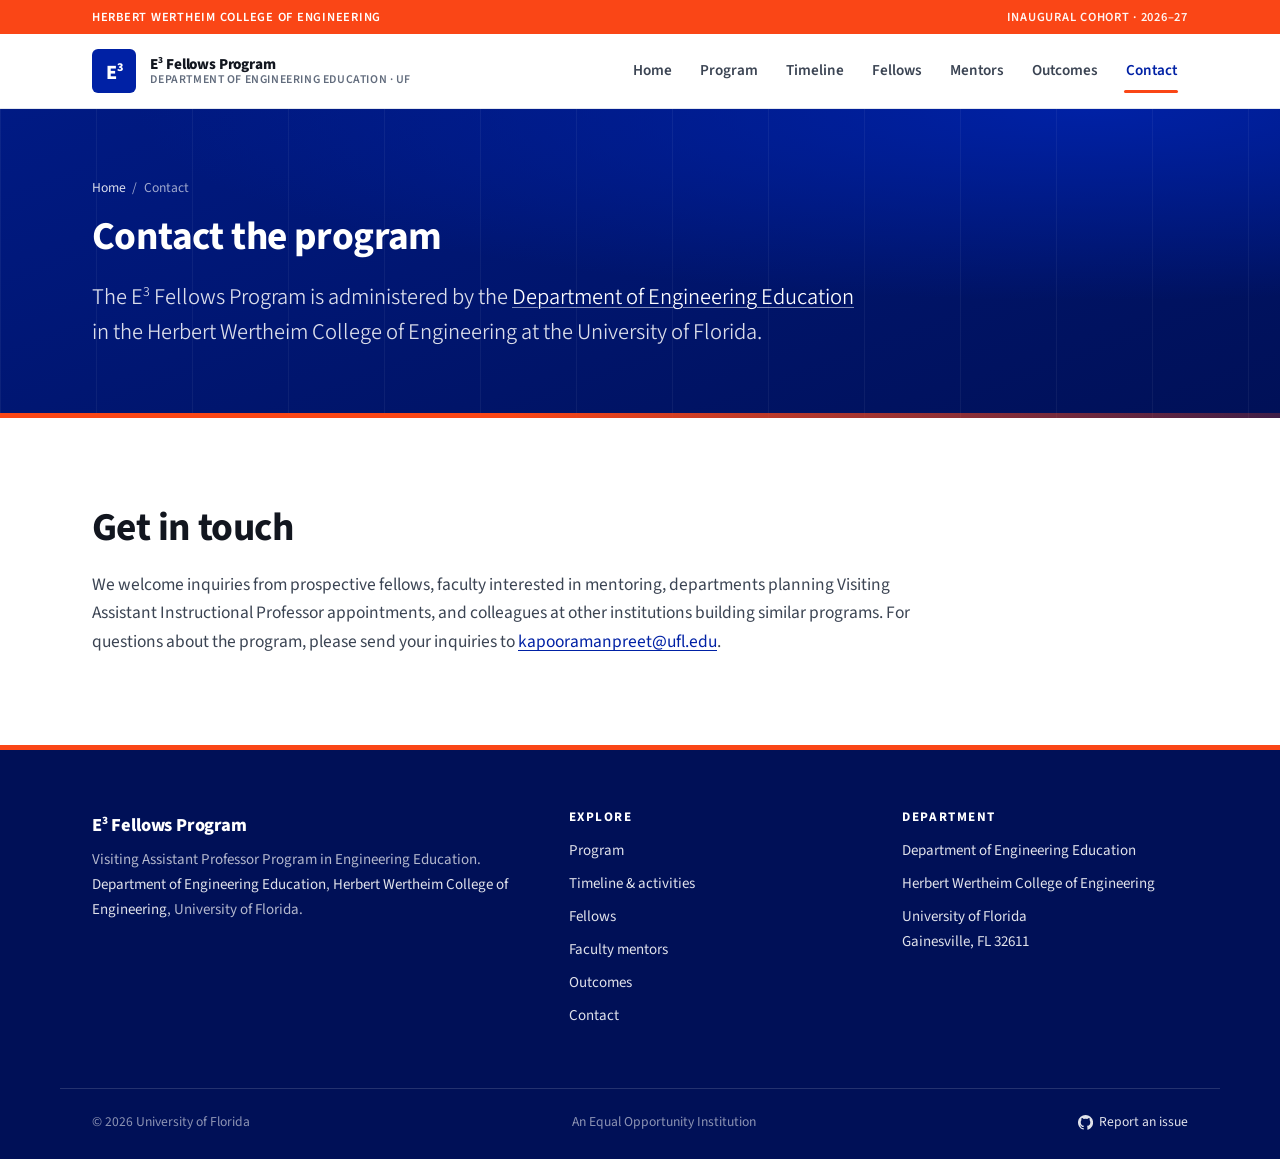
==== commit b7ce82d5: "Revert "fix: update role titles from "Visiting Assistant Instructional Professor" to "Visiting Assis" ====
--- a/contact.html
+++ b/contact.html
@@ -73,8 +73,8 @@
         <h2>Get in touch</h2>
         <p>
           We welcome inquiries from prospective fellows, faculty interested in
-          mentoring, departments planning Visiting Assistant Professor
-          appointments, and colleagues at other institutions building
+          mentoring, departments planning Visiting Assistant Instructional
+          Professor appointments, and colleagues at other institutions building
           similar programs. For questions about the program, please send your inquiries to 
           <a href="mailto:kapooramanpreet@ufl.edu">kapooramanpreet@ufl.edu</a>.
         </p>
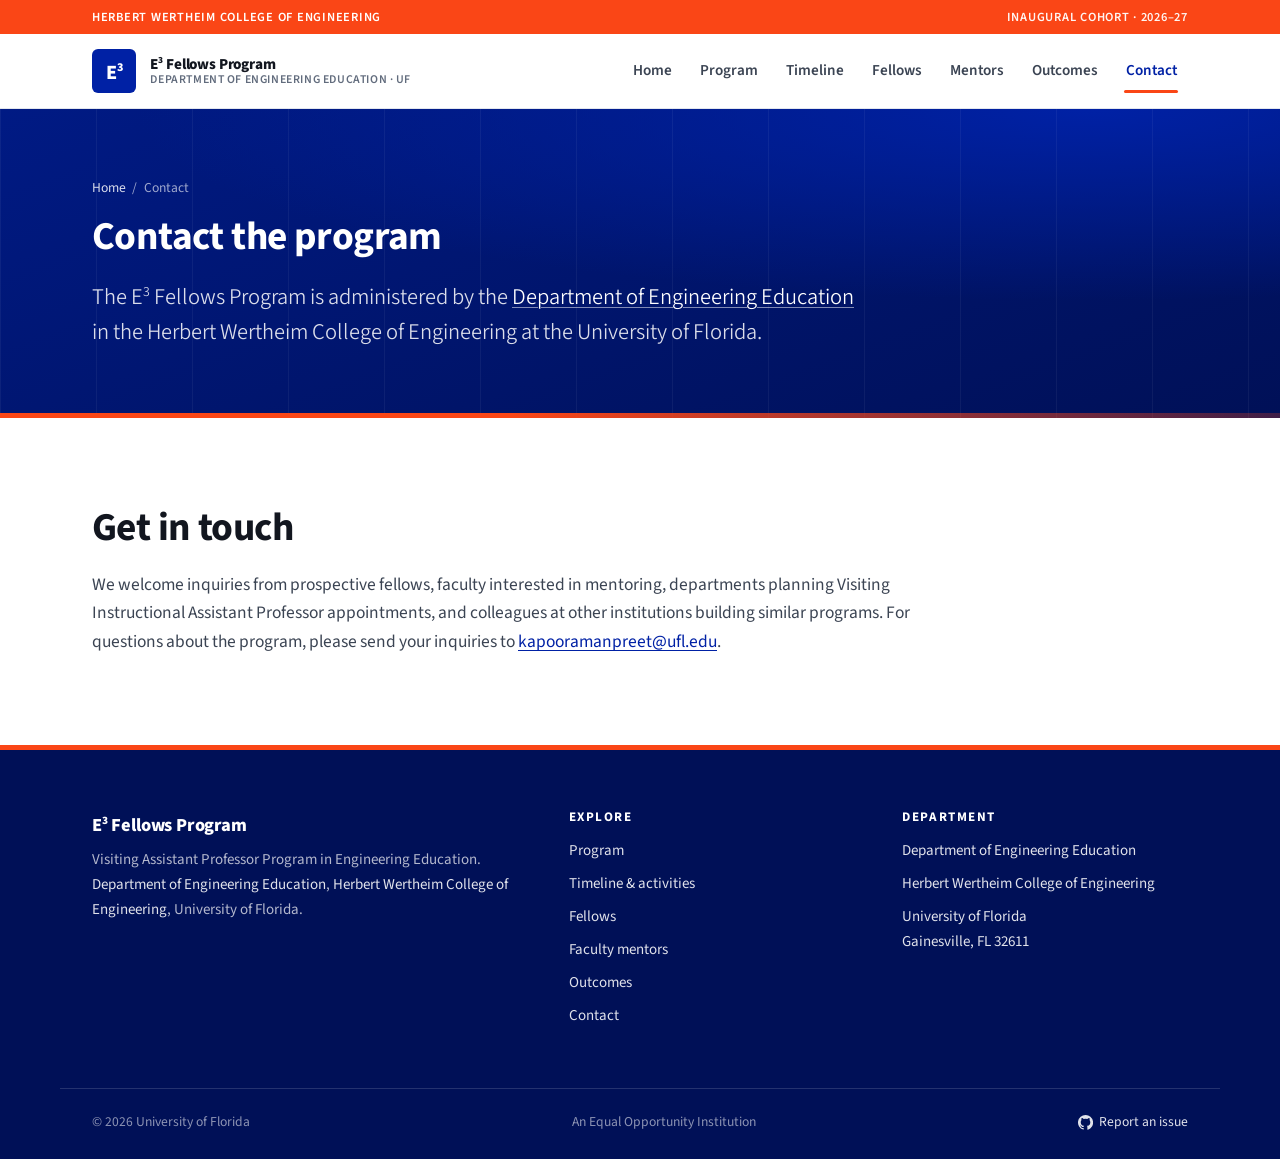
==== commit 4c9c9df3: "fix: update role titles from "Visiting Assistant Instructional Professor" to "Visiting Instructional" ====
--- a/contact.html
+++ b/contact.html
@@ -73,7 +73,7 @@
         <h2>Get in touch</h2>
         <p>
           We welcome inquiries from prospective fellows, faculty interested in
-          mentoring, departments planning Visiting Assistant Instructional
+          mentoring, departments planning Visiting Instructional Assistant
           Professor appointments, and colleagues at other institutions building
           similar programs. For questions about the program, please send your inquiries to 
           <a href="mailto:kapooramanpreet@ufl.edu">kapooramanpreet@ufl.edu</a>.
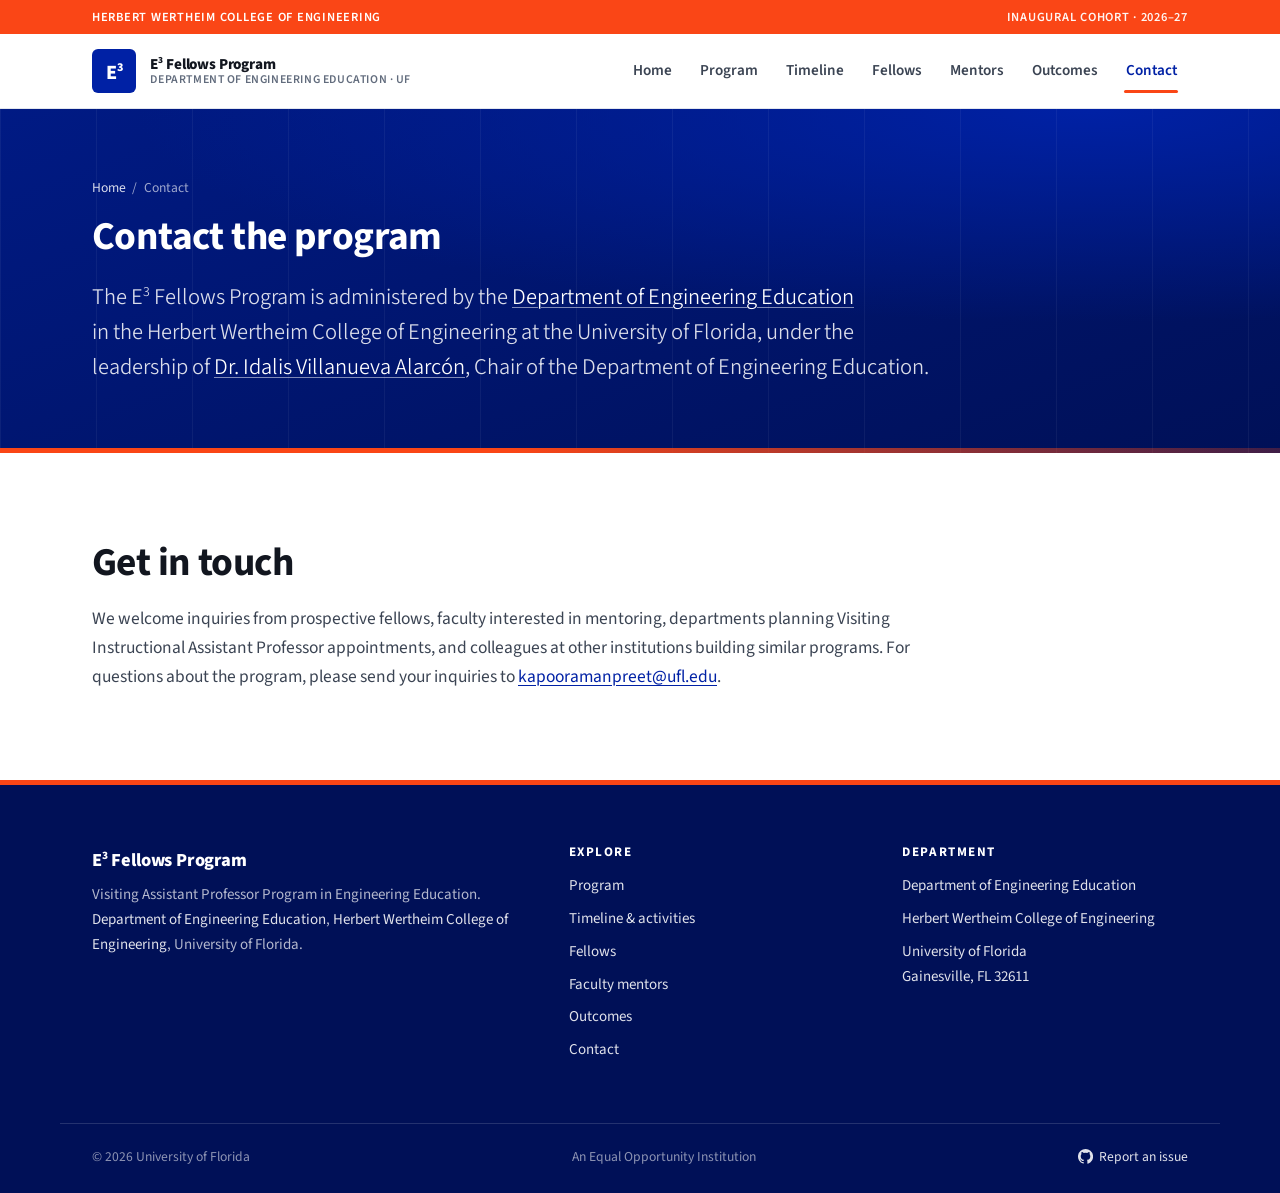
==== commit 6d163ead: "fix: update contact information to include leadership details of the Department of Engineering Educa" ====
--- a/contact.html
+++ b/contact.html
@@ -62,7 +62,11 @@
       <p class="lede lede--wide">
         The E<sup>3</sup> Fellows Program is administered by the
         <a href="https://eed.eng.ufl.edu/" target="_blank" rel="noopener">Department of Engineering Education</a>
-        in the Herbert Wertheim College of Engineering at the University of Florida.
+        in the Herbert Wertheim College of Engineering at the University of
+        Florida, under the leadership of
+        <a href="https://eed.eng.ufl.edu/people/faculty/name/idalis-villanueva-alarcon/" target="_blank" rel="noopener">Dr.
+        Idalis Villanueva Alarc&oacute;n</a>, Chair of the Department of
+        Engineering Education.
       </p>
     </div>
   </section>
--- a/assets/css/style.css
+++ b/assets/css/style.css
@@ -1215,6 +1215,50 @@
   font-weight: 700;
   line-height: 1.35;
 }
+/* Mentor expertise. Every Fellow has two mentors — one for domain knowledge,
+   one for engineering education — so the two are colour-coded to be told
+   apart at a glance. Sits below the blue role badge, so it uses a lighter
+   pill and different hues rather than competing with it. */
+.fellow__kind {
+  align-self: flex-start;
+  max-width: 100%;
+  margin: 0.3rem 0 0;
+  padding: 0.2rem 0.6rem;
+  border-radius: 999px;
+  font-size: 0.7rem;
+  font-weight: 800;
+  letter-spacing: 0.05em;
+  text-transform: uppercase;
+  line-height: 1.35;
+}
+.fellow__kind--domain {
+  background: #eaf3ec;
+  color: #1f6b3a;
+}
+.fellow__kind--education {
+  background: #fff3e9;
+  color: var(--uf-orange-ink);
+}
+
+/* Which fellows this mentor is paired with. */
+.mentees { margin-top: 0.75rem; }
+.mentees__label {
+  margin: 0;
+  color: var(--ink-3);
+  font-size: 0.68rem;
+  font-weight: 700;
+  letter-spacing: 0.07em;
+  text-transform: uppercase;
+}
+.mentees .chips { margin-top: 0.35rem; gap: 0.3rem; }
+/* Names routinely wrap in a narrow column, and a full pill only reads well on
+   one line, so these take the modest radius. */
+.chip--mentee {
+  border-radius: var(--r-sm);
+  font-size: 0.75rem;
+  padding: 0.2rem 0.55rem;
+}
+
 .fellow__bio {
   font-size: 0.9rem;
   line-height: 1.5;
@@ -1327,6 +1371,10 @@
 .person-dialog__body {
   display: flex;
   flex-wrap: wrap;
+  /* Query container: the stacked layout below keys off this element's own
+     width, so it is correct whatever the viewport is doing. */
+  container-type: inline-size;
+  container-name: dialogbody;
   /* align-content packs the lines; align-items stops each item being
      stretched to the line's height. Without the latter the photo is pulled
      to the full height of the text beside it and its aspect-ratio is
@@ -1371,9 +1419,9 @@
    grows or shrinks below its own size; the 45% cap is what makes it shrink
    sensibly once it has wrapped onto its own line. */
 .person-dialog__aside {
-  flex: 0 0 auto;
+  flex: 0 1 240px;
   width: 240px;
-  max-width: 45%;
+  max-width: 100%;
 }
 .person-dialog__photo {
   width: 100%;
@@ -1387,6 +1435,8 @@
   margin: 0.6rem 0 0;
   justify-content: center;
 }
+.person-dialog__aside .mentees { text-align: center; }
+.person-dialog__aside .mentees .chips { justify-content: center; }
 /* The 260px basis is the wrap trigger: when the photo and this basis no
    longer fit on one line, the text wraps beneath. min-width:0 defeats the
    automatic min-content floor so a long word cannot widen the flex item
@@ -1402,6 +1452,22 @@
   object-fit: cover;
   object-position: center 22%;
 }
+/* Narrow dialog: the photo column takes the full width and centres itself, so
+   the headshot keeps a sensible size and the icons and mentee chips have room
+   to sit on one line instead of stacking raggedly in a ~140px gutter. */
+@container dialogbody (max-width: 540px) {
+  .person-dialog__aside {
+    flex-basis: 100%;
+    width: 100%;
+    text-align: center;
+  }
+  .person-dialog__photo {
+    width: 168px;
+    margin-inline: auto;
+  }
+  .person-dialog__aside .mentees { text-align: center; }
+}
+
 .person-dialog__name {
   margin: 0 0 0.3rem;
   font-size: var(--step-2);
@@ -1415,6 +1481,7 @@
   letter-spacing: 0.03em;
   color: var(--uf-orange-ink);
 }
+.person-dialog__text .fellow__kind { display: inline-block; }
 .person-dialog__role {
   margin: 0.15rem 0 0;
   font-weight: 600;
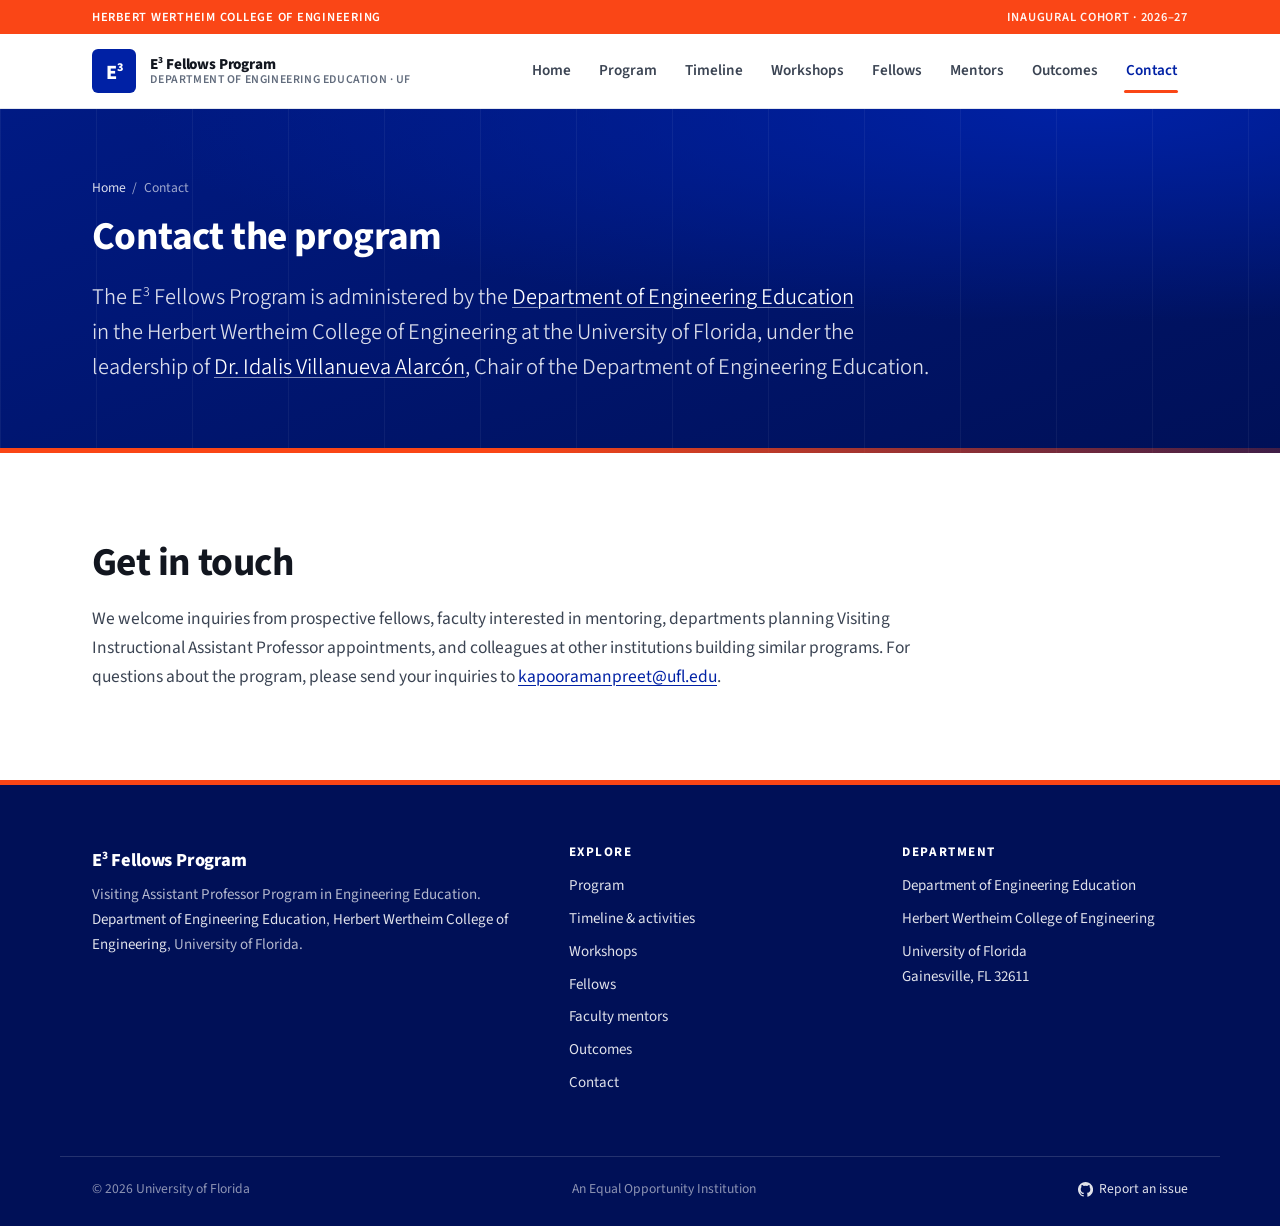
==== commit 68517399: "feat: add workshops section with speaker details and update navigation links" ====
--- a/contact.html
+++ b/contact.html
@@ -40,6 +40,7 @@
         <li><a href="index.html">Home</a></li>
         <li><a href="program.html">Program</a></li>
         <li><a href="timeline.html">Timeline</a></li>
+        <li><a href="workshops.html">Workshops</a></li>
         <li><a href="fellows.html">Fellows</a></li>
         <li><a href="mentors.html">Mentors</a></li>
         <li><a href="outcomes.html">Outcomes</a></li>
@@ -104,6 +105,7 @@
       <ul>
         <li><a href="program.html">Program</a></li>
         <li><a href="timeline.html">Timeline &amp; activities</a></li>
+        <li><a href="workshops.html">Workshops</a></li>
         <li><a href="fellows.html">Fellows</a></li>
         <li><a href="mentors.html">Faculty mentors</a></li>
         <li><a href="outcomes.html">Outcomes</a></li>
--- a/assets/css/style.css
+++ b/assets/css/style.css
@@ -457,9 +457,9 @@
 .nav a[aria-current="page"] { color: var(--uf-blue); }
 .nav a[aria-current="page"]::after { background: var(--uf-orange); }
 
-/* Breakpoint sits at 1100px: seven links plus the expanded programme name in
-   the lockup need the room. */
-@media (max-width: 1100px) {
+/* Breakpoint sits at 1150px: eight links plus the expanded programme name in
+   the lockup need the room. Raised from 1100px when Workshops joined the nav. */
+@media (max-width: 1150px) {
   .nav-toggle { display: inline-flex; }
   .nav {
     display: none;
@@ -1224,7 +1224,10 @@
   max-width: 100%;
   margin: 0.3rem 0 0;
   padding: 0.2rem 0.6rem;
-  border-radius: 999px;
+  /* Modest radius, not a full pill: "Education & pedagogy expert" wraps to two
+     lines in a narrow card, and a pill only reads well on one line. Matches
+     the role badge directly above it. */
+  border-radius: var(--r-sm);
   font-size: 0.7rem;
   font-weight: 800;
   letter-spacing: 0.05em;
@@ -1240,9 +1243,10 @@
   color: var(--uf-orange-ink);
 }
 
-/* Which fellows this mentor is paired with. */
-.mentees { margin-top: 0.75rem; }
-.mentees__label {
+/* Who this person is paired with: the fellows a mentor mentors, or the mentors
+   a fellow is paired with. */
+.pairings { margin-top: 0.75rem; }
+.pairings__label {
   margin: 0;
   color: var(--ink-3);
   font-size: 0.68rem;
@@ -1250,10 +1254,10 @@
   letter-spacing: 0.07em;
   text-transform: uppercase;
 }
-.mentees .chips { margin-top: 0.35rem; gap: 0.3rem; }
+.pairings .chips { margin-top: 0.35rem; gap: 0.3rem; }
 /* Names routinely wrap in a narrow column, and a full pill only reads well on
    one line, so these take the modest radius. */
-.chip--mentee {
+.chip--pairing {
   border-radius: var(--r-sm);
   font-size: 0.75rem;
   padding: 0.2rem 0.55rem;
@@ -1435,8 +1439,8 @@
   margin: 0.6rem 0 0;
   justify-content: center;
 }
-.person-dialog__aside .mentees { text-align: center; }
-.person-dialog__aside .mentees .chips { justify-content: center; }
+.person-dialog__aside .pairings { text-align: center; }
+.person-dialog__aside .pairings .chips { justify-content: center; }
 /* The 260px basis is the wrap trigger: when the photo and this basis no
    longer fit on one line, the text wraps beneath. min-width:0 defeats the
    automatic min-content floor so a long word cannot widen the flex item
@@ -1465,7 +1469,7 @@
     width: 168px;
     margin-inline: auto;
   }
-  .person-dialog__aside .mentees { text-align: center; }
+  .person-dialog__aside .pairings { text-align: center; }
 }
 
 .person-dialog__name {
@@ -1581,7 +1585,204 @@
 }
 
 /* --------------------------------------------------------------------------
-   11. Outcomes
+   11. Workshop series
+   -------------------------------------------------------------------------- */
+
+/* One workshop per row: a sticky-feeling date rail on the left, the session
+   itself on the right. Collapses to a single column on narrow screens. */
+.workshops {
+  display: grid;
+  gap: clamp(1.1rem, 2.4vw, 1.6rem);
+  list-style: none;
+  margin: 0;
+  padding: 0;
+}
+.workshops > li { margin: 0; }
+
+.workshop {
+  display: grid;
+  grid-template-columns: 148px 1fr;
+  gap: clamp(1.1rem, 3vw, 2rem);
+  padding: clamp(1.25rem, 2.6vw, 1.75rem);
+  background: #fff;
+  border: 1px solid var(--line);
+  border-radius: var(--r-lg);
+  box-shadow: var(--shadow-sm);
+}
+.workshop--next { border-color: #f6c9b4; }
+
+/* Date rail */
+.workshop__when {
+  border-right: 1px solid var(--line);
+  padding-right: clamp(0.75rem, 2vw, 1.25rem);
+}
+.workshop__date {
+  display: block;
+  color: var(--ink);
+  font-weight: 800;
+  font-size: 1.5rem;
+  line-height: 1.05;
+  letter-spacing: -0.02em;
+}
+.workshop__month {
+  display: block;
+  color: var(--uf-orange-ink);
+  font-size: 0.72rem;
+  font-weight: 700;
+  letter-spacing: 0.12em;
+  text-transform: uppercase;
+}
+/* A month whose day is not fixed yet: same rail, smaller and muted, so the
+   scheduled sessions above still read as the firm ones. */
+.workshop__date--tba {
+  font-size: 0.95rem;
+  font-weight: 700;
+  color: var(--ink-3);
+  font-style: italic;
+  letter-spacing: 0;
+}
+.workshop__year {
+  display: block;
+  margin-top: 0.15rem;
+  color: var(--ink-3);
+  font-size: 0.8rem;
+}
+.workshop__num {
+  display: inline-block;
+  margin-top: 0.7rem;
+  padding: 0.15rem 0.5rem;
+  border: 1px solid var(--line-strong);
+  border-radius: 999px;
+  color: var(--ink-3);
+  font-size: 0.66rem;
+  font-weight: 700;
+  letter-spacing: 0.09em;
+  text-transform: uppercase;
+}
+
+/* Session body */
+.workshop__title {
+  margin: 0 0 0.5rem;
+  font-size: var(--step-1);
+}
+.workshop__intro {
+  margin: 0 0 0.9rem;
+  color: var(--ink-2);
+}
+
+/* Agenda / sub-session bullets */
+.workshop__agenda {
+  margin: 0.4rem 0 0;
+  padding: 0;
+  list-style: none;
+}
+.workshop__agenda > li {
+  position: relative;
+  margin: 0 0 0.5rem;
+  padding-left: 1.25rem;
+  font-size: 0.94rem;
+  line-height: 1.55;
+}
+.workshop__agenda > li::before {
+  content: "";
+  position: absolute;
+  left: 0;
+  top: 0.62em;
+  width: 6px;
+  height: 6px;
+  border-radius: 50%;
+  background: var(--uf-blue);
+}
+.workshop__agenda b {
+  color: var(--ink);
+  font-weight: 700;
+}
+
+/* Speaker strip — small round headshots under the session */
+.speakers {
+  display: flex;
+  flex-wrap: wrap;
+  gap: 0.65rem 1.5rem;
+  list-style: none;
+  margin: 1.1rem 0 0;
+  padding: 0.95rem 0 0;
+  border-top: 1px solid var(--line);
+}
+.speakers > li { margin: 0; }
+
+.speaker {
+  display: flex;
+  align-items: center;
+  gap: 0.65rem;
+}
+.speaker__photo {
+  flex: none;
+  width: 48px;
+  height: 48px;
+  border-radius: 50%;
+  overflow: hidden;
+  background: var(--surface-3);
+  border: 1px solid var(--line);
+}
+.speaker__photo img {
+  width: 100%;
+  height: 100%;
+  object-fit: cover;
+  object-position: center 22%;
+}
+/* Same silhouette treatment the fellow cards use, at speaker scale. */
+.speaker__photo--tba {
+  display: grid;
+  place-items: center;
+  background: linear-gradient(150deg, var(--surface-3), #dde4f2);
+  color: #9aa6bd;
+  border-style: dashed;
+  border-color: var(--line-strong);
+}
+.speaker__photo--tba svg { width: 55%; height: 55%; }
+
+.speaker__name {
+  display: block;
+  color: var(--ink);
+  font-weight: 700;
+  font-size: 0.92rem;
+  line-height: 1.3;
+}
+.speaker__role {
+  display: block;
+  color: var(--ink-3);
+  font-size: 0.78rem;
+  line-height: 1.35;
+}
+.speaker__name a { text-decoration: none; }
+.speaker__name a:hover { text-decoration: underline; }
+
+/* Standalone speaker row (the home-page teaser): no session above it to be
+   divided from, so it drops the rule and centres instead. */
+.speakers--center {
+  justify-content: center;
+  gap: 1.1rem 2.25rem;
+  border-top: 0;
+  margin-top: 2rem;
+  padding-top: 0;
+}
+
+@media (max-width: 700px) {
+  .workshop { grid-template-columns: 1fr; }
+  .workshop__when {
+    display: flex;
+    align-items: baseline;
+    gap: 0.5rem;
+    border-right: 0;
+    border-bottom: 1px solid var(--line);
+    padding: 0 0 0.75rem;
+  }
+  .workshop__date { font-size: 1.2rem; }
+  .workshop__num { margin-top: 0; margin-left: auto; }
+}
+
+/* --------------------------------------------------------------------------
+   12. Outcomes
    -------------------------------------------------------------------------- */
 .req {
   display: grid;
@@ -1637,7 +1838,7 @@
 .placeholder-note strong { color: var(--ink-2); }
 
 /* --------------------------------------------------------------------------
-   12. CTA band
+   13. CTA band
    -------------------------------------------------------------------------- */
 .cta {
   background: var(--uf-blue);
@@ -1727,7 +1928,7 @@
 }
 
 /* --------------------------------------------------------------------------
-   13. Footer
+   14. Footer
    -------------------------------------------------------------------------- */
 .site-footer {
   background: var(--uf-blue-900);
@@ -1793,7 +1994,7 @@
 .footer-repo svg { width: 15px; height: 15px; flex: none; }
 
 /* --------------------------------------------------------------------------
-   14. Motion
+   15. Motion
    -------------------------------------------------------------------------- */
 /* Only hide content when JS is confirmed available (the inline snippet in each
    page's <head> sets .js). Without this gate, a failed main.js would leave the
@@ -1822,7 +2023,7 @@
 }
 
 /* --------------------------------------------------------------------------
-   15. Print
+   16. Print
    -------------------------------------------------------------------------- */
 @media print {
   .site-header, .topbar, .site-footer, .cta, .btn-row, .filters,
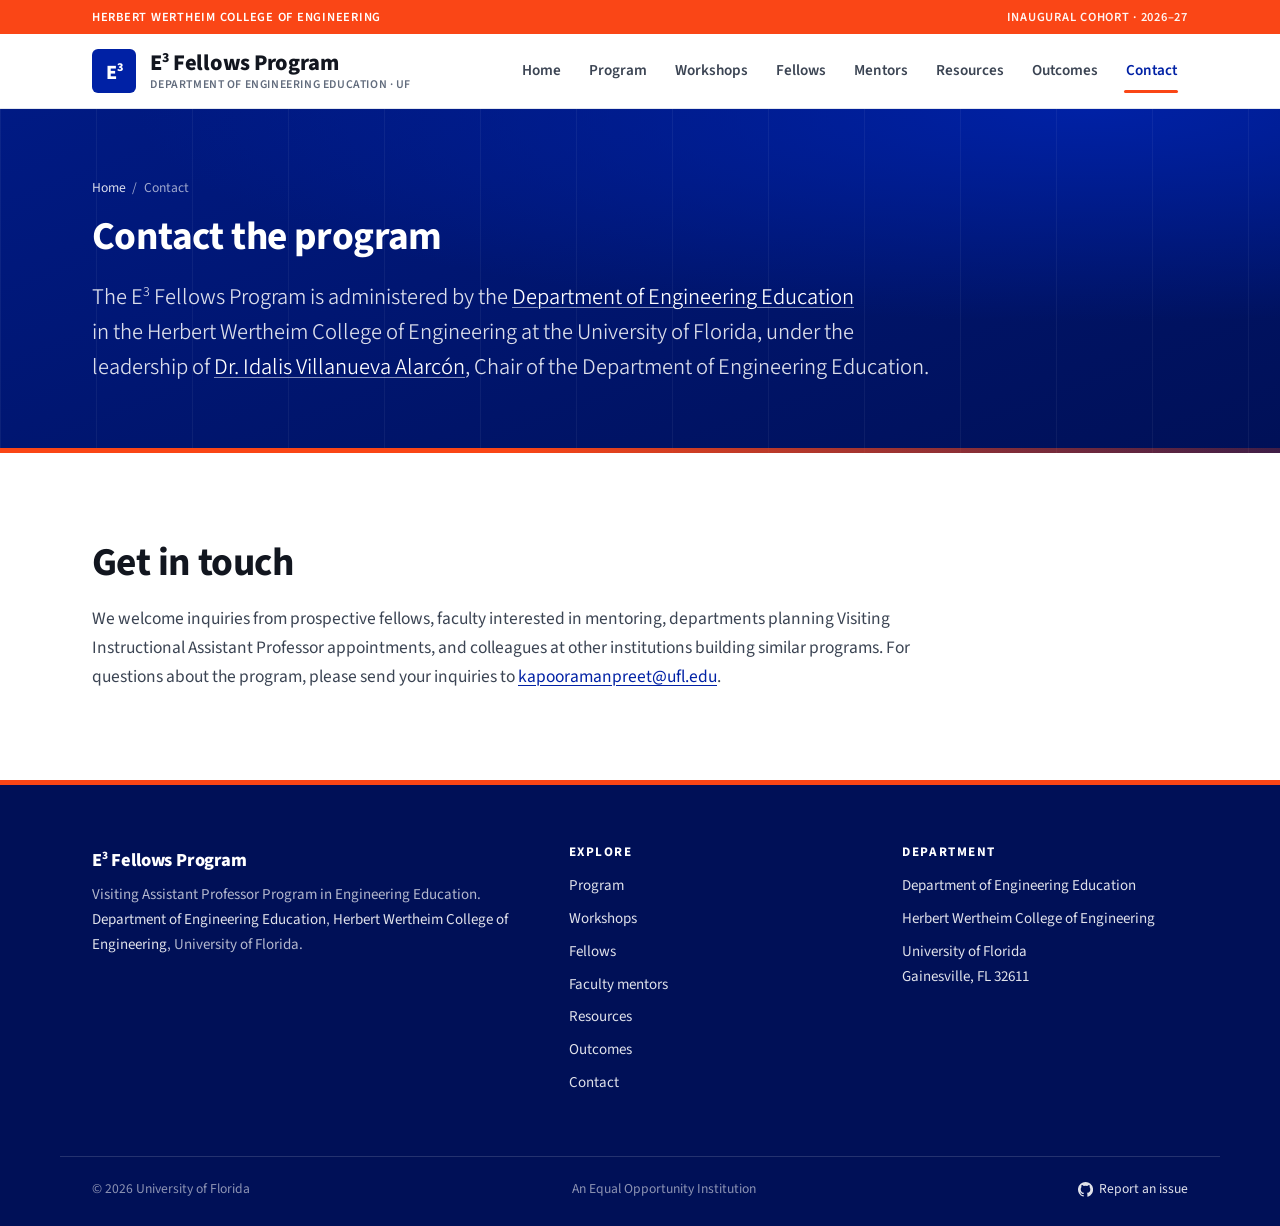
==== commit 09dabddf: "Update navigation and content across multiple pages; remove timeline.html, integrate timeline into p" ====
--- a/contact.html
+++ b/contact.html
@@ -39,10 +39,10 @@
       <ul>
         <li><a href="index.html">Home</a></li>
         <li><a href="program.html">Program</a></li>
-        <li><a href="timeline.html">Timeline</a></li>
         <li><a href="workshops.html">Workshops</a></li>
         <li><a href="fellows.html">Fellows</a></li>
         <li><a href="mentors.html">Mentors</a></li>
+        <li><a href="resources.html">Resources</a></li>
         <li><a href="outcomes.html">Outcomes</a></li>
         <li><a href="contact.html" aria-current="page">Contact</a></li>
       </ul>
@@ -104,10 +104,10 @@
       <h4>Explore</h4>
       <ul>
         <li><a href="program.html">Program</a></li>
-        <li><a href="timeline.html">Timeline &amp; activities</a></li>
         <li><a href="workshops.html">Workshops</a></li>
         <li><a href="fellows.html">Fellows</a></li>
         <li><a href="mentors.html">Faculty mentors</a></li>
+        <li><a href="resources.html">Resources</a></li>
         <li><a href="outcomes.html">Outcomes</a></li>
         <li><a href="contact.html">Contact</a></li>
       </ul>
--- a/assets/css/style.css
+++ b/assets/css/style.css
@@ -175,6 +175,13 @@
 }
 .section--tight { padding-block: clamp(2.25rem, 5vw, 3.5rem); }
 .section--alt { background: var(--surface-2); }
+/* A section that has to read as a break from what surrounds it: its own surface,
+   distinct from both white and `--alt`, plus an accent rule across the top. The
+   rule matches the 4px orange edge `.card--accent` uses. */
+.section--rule {
+  background: var(--surface-3);
+  border-top: 4px solid var(--uf-orange);
+}
 .section--ink {
   background: var(--uf-blue-900);
   color: rgba(255, 255, 255, 0.82);
@@ -381,7 +388,7 @@
 .brand__text { display: grid; line-height: 1.2; }
 .brand__title {
   font-weight: 800;
-  font-size: 0.95rem;
+  font-size: 1.4rem;
   line-height: 1.22;
   max-width: 30ch;
   letter-spacing: -0.01em;
@@ -663,6 +670,19 @@
 .grid--3 { grid-template-columns: repeat(auto-fit, minmax(270px, 1fr)); }
 .grid--4 { grid-template-columns: repeat(auto-fit, minmax(215px, 1fr)); }
 
+/* Five across, stepped down explicitly. auto-fit would fit only four columns at
+   the wrap width and strand the fifth card alone on a second row. */
+.grid--5 { grid-template-columns: repeat(5, minmax(0, 1fr)); }
+@media (max-width: 1100px) {
+  .grid--5 { grid-template-columns: repeat(3, minmax(0, 1fr)); }
+}
+@media (max-width: 780px) {
+  .grid--5 { grid-template-columns: repeat(2, minmax(0, 1fr)); }
+}
+@media (max-width: 520px) {
+  .grid--5 { grid-template-columns: 1fr; }
+}
+
 .card {
   display: flex;
   flex-direction: column;
@@ -1588,11 +1608,15 @@
    11. Workshop series
    -------------------------------------------------------------------------- */
 
-/* One workshop per row: a sticky-feeling date rail on the left, the session
-   itself on the right. Collapses to a single column on narrow screens. */
+/* One workshop per card: the title on the header line with the session number
+   and date as chips beside it, the agenda folded away in a <details> below,
+   and the speakers always on show under it. */
 .workshops {
   display: grid;
   gap: clamp(1.1rem, 2.4vw, 1.6rem);
+  /* Capped so the agenda lines keep a readable measure: at full wrap width the
+     card would set 100-character lines. */
+  max-width: 920px;
   list-style: none;
   margin: 0;
   padding: 0;
@@ -1600,75 +1624,81 @@
 .workshops > li { margin: 0; }
 
 .workshop {
-  display: grid;
-  grid-template-columns: 148px 1fr;
-  gap: clamp(1.1rem, 3vw, 2rem);
   padding: clamp(1.25rem, 2.6vw, 1.75rem);
   background: #fff;
   border: 1px solid var(--line);
   border-radius: var(--r-lg);
   box-shadow: var(--shadow-sm);
 }
-.workshop--next { border-color: #f6c9b4; }
-
-/* Date rail */
-.workshop__when {
-  border-right: 1px solid var(--line);
-  padding-right: clamp(0.75rem, 2vw, 1.25rem);
-}
-.workshop__date {
-  display: block;
+
+/* Header: numbered title left, date chip right. A long title pushes the chip
+   onto its own row, where `margin-left: auto` keeps it right-aligned rather than
+   snapping to the left edge and making the cards look inconsistent. */
+.workshop__head {
+  display: flex;
+  flex-wrap: wrap;
+  align-items: baseline;
+  gap: 0.5rem 1.25rem;
+}
+.workshop__title {
+  flex: 1 1 22rem;
+  margin: 0;
+  font-size: var(--step-1);
+}
+/* Overrides the .chips top margin: this sits on the title's line, not under it. */
+.workshop__meta {
+  flex: none;
+  margin: 0 0 0 auto;
+  gap: 0.4rem;
+}
+.chip--when {
   color: var(--ink);
-  font-weight: 800;
-  font-size: 1.5rem;
-  line-height: 1.05;
-  letter-spacing: -0.02em;
-}
-.workshop__month {
-  display: block;
-  color: var(--uf-orange-ink);
-  font-size: 0.72rem;
+  font-weight: 600;
+}
+
+/* Collapsed by default: the schedule reads as a list of titles and dates, and
+   only opens up where someone wants the agenda. */
+.workshop__details {
+  margin-top: 1.1rem;
+  border-top: 1px solid var(--line);
+}
+.workshop__details > summary {
+  display: flex;
+  align-items: center;
+  gap: 0.45rem;
+  padding: 0.8rem 0 0;
+  color: var(--uf-blue);
+  font-size: 0.88rem;
   font-weight: 700;
-  letter-spacing: 0.12em;
-  text-transform: uppercase;
-}
-/* A month whose day is not fixed yet: same rail, smaller and muted, so the
-   scheduled sessions above still read as the firm ones. */
-.workshop__date--tba {
-  font-size: 0.95rem;
-  font-weight: 700;
-  color: var(--ink-3);
-  font-style: italic;
-  letter-spacing: 0;
-}
-.workshop__year {
-  display: block;
-  margin-top: 0.15rem;
-  color: var(--ink-3);
-  font-size: 0.8rem;
-}
-.workshop__num {
-  display: inline-block;
-  margin-top: 0.7rem;
-  padding: 0.15rem 0.5rem;
-  border: 1px solid var(--line-strong);
-  border-radius: 999px;
-  color: var(--ink-3);
-  font-size: 0.66rem;
-  font-weight: 700;
-  letter-spacing: 0.09em;
-  text-transform: uppercase;
-}
-
-/* Session body */
-.workshop__title {
-  margin: 0 0 0.5rem;
-  font-size: var(--step-1);
-}
+  cursor: pointer;
+  list-style: none; /* Firefox's default triangle */
+}
+.workshop__details > summary::-webkit-details-marker { display: none; }
+.workshop__details > summary:hover { color: var(--uf-orange-ink); }
+.workshop__details > summary::after {
+  content: "";
+  width: 8px;
+  height: 8px;
+  border-right: 2px solid currentColor;
+  border-bottom: 2px solid currentColor;
+  transform: translateY(-2px) rotate(45deg);
+  transition: transform 0.18s;
+}
+.workshop__details[open] > summary::after {
+  transform: translateY(2px) rotate(225deg);
+}
+.workshop__details > summary:focus-visible {
+  outline: 2px solid var(--uf-blue);
+  outline-offset: 3px;
+  border-radius: var(--r-sm);
+}
+.workshop__body { padding-top: 0.9rem; }
+
 .workshop__intro {
   margin: 0 0 0.9rem;
   color: var(--ink-2);
 }
+.workshop__intro:last-child { margin-bottom: 0; }
 
 /* Agenda / sub-session bullets */
 .workshop__agenda {
@@ -1765,20 +1795,6 @@
   border-top: 0;
   margin-top: 2rem;
   padding-top: 0;
-}
-
-@media (max-width: 700px) {
-  .workshop { grid-template-columns: 1fr; }
-  .workshop__when {
-    display: flex;
-    align-items: baseline;
-    gap: 0.5rem;
-    border-right: 0;
-    border-bottom: 1px solid var(--line);
-    padding: 0 0 0.75rem;
-  }
-  .workshop__date { font-size: 1.2rem; }
-  .workshop__num { margin-top: 0; margin-left: auto; }
 }
 
 /* --------------------------------------------------------------------------
@@ -1994,7 +2010,261 @@
 .footer-repo svg { width: 15px; height: 15px; flex: none; }
 
 /* --------------------------------------------------------------------------
-   15. Motion
+   15. Step timeline
+   The five moves of a mentoring meeting, read left to right: a numbered node
+   per step with a rule running between the nodes.
+   -------------------------------------------------------------------------- */
+.steps__heading { margin-bottom: 0.4rem; }
+
+.steps {
+  display: grid;
+  grid-template-columns: repeat(5, minmax(0, 1fr));
+  gap: 0 1.25rem;
+  counter-reset: step;
+  list-style: none;
+  margin: 1.75rem 0 0;
+  padding: 0;
+}
+
+.step {
+  position: relative;
+  margin: 0;
+  padding-top: 3.75rem; /* clears the node */
+  counter-increment: step;
+}
+
+.step::before {
+  content: counter(step, decimal-leading-zero);
+  position: absolute;
+  top: 0;
+  left: 0;
+  display: grid;
+  place-items: center;
+  width: 2.75rem;
+  height: 2.75rem;
+  border-radius: 50%;
+  background: var(--uf-blue);
+  color: #fff;
+  font-size: 0.92rem;
+  font-weight: 800;
+  letter-spacing: -0.01em;
+  /* Sits above the connector rule that runs underneath it. */
+  z-index: 1;
+}
+
+/* The connector reaches from this node across the column gap to the next one:
+   the column width, less this node, plus the gap. */
+.step::after {
+  content: "";
+  position: absolute;
+  top: 1.375rem;
+  left: 2.75rem;
+  width: calc(100% - 1.5rem);
+  height: 2px;
+  background: var(--line-strong);
+}
+.step:last-child::after { content: none; }
+
+.step__title {
+  margin: 0 0 0.1rem;
+  font-size: 1.02rem;
+  line-height: 1.25;
+}
+.step__when {
+  margin: 0 0 0.55rem;
+  color: var(--uf-orange-ink);
+  font-size: 0.76rem;
+  font-weight: 700;
+  letter-spacing: 0.06em;
+  text-transform: uppercase;
+}
+.step__text {
+  margin: 0;
+  color: var(--ink-2);
+  font-size: 0.91rem;
+  line-height: 1.55;
+}
+
+/* Below the five-column width the row would squeeze past readability. It
+   reflows into a plain grid, and the connectors go — they would otherwise point
+   off the end of each wrapped row into empty space. */
+@media (max-width: 1080px) {
+  .steps { grid-template-columns: repeat(auto-fit, minmax(220px, 1fr)); gap: 1.75rem 1.25rem; }
+  .step::after { content: none; }
+}
+@media (max-width: 520px) {
+  .steps { grid-template-columns: 1fr; gap: 1.5rem; }
+  .step { padding-top: 0; padding-left: 3.5rem; min-height: 2.75rem; }
+  .step::before { top: -0.15rem; }
+}
+
+/* --------------------------------------------------------------------------
+   16. Mentor worksheets
+   Fillable forms that have to work three ways: typed into on screen, printed
+   blank and written on, and printed after typing as a PDF record.
+   -------------------------------------------------------------------------- */
+.sheet {
+  border-top: 1px solid var(--line);
+}
+.sheet:first-of-type { border-top: 0; }
+
+.sheet__head {
+  display: flex;
+  flex-wrap: wrap;
+  align-items: flex-end;
+  justify-content: space-between;
+  gap: 1rem 1.5rem;
+  padding-bottom: 1.1rem;
+  margin-bottom: 1.5rem;
+  border-bottom: 2px solid var(--uf-blue);
+}
+.sheet__head h2 { margin: 0.25rem 0 0.35rem; }
+.sheet__head .eyebrow { margin-bottom: 0; }
+
+.sheet__when {
+  margin: 0;
+  color: var(--ink-3);
+  font-size: var(--step--1);
+  font-weight: 600;
+}
+
+.sheet__print { flex: none; }
+
+.sheet__intro {
+  max-width: 68ch;
+  color: var(--ink-2);
+}
+
+/* Section rules inside a sheet, so a long form still reads as parts. */
+.sheet__section {
+  display: flex;
+  align-items: baseline;
+  gap: 0.75rem;
+  margin: 2.25rem 0 1rem;
+  padding-bottom: 0.4rem;
+  border-bottom: 1px solid var(--line);
+  font-size: var(--step-1);
+}
+.sheet__mins {
+  margin-left: auto;
+  color: var(--ink-3);
+  font-size: var(--step--1);
+  font-weight: 600;
+  white-space: nowrap;
+}
+
+/* Fields ------------------------------------------------------------------ */
+.field { display: grid; gap: 0.35rem; margin: 0 0 1.1rem; }
+
+.field label {
+  color: var(--ink);
+  font-size: 0.94rem;
+  font-weight: 700;
+  line-height: 1.4;
+}
+
+.field__hint {
+  display: block;
+  margin-top: 0.15rem;
+  color: var(--ink-3);
+  font-size: 0.87rem;
+  font-weight: 400;
+  font-style: italic;
+}
+
+.field input[type="text"],
+.field textarea,
+.sheet__table input[type="text"] {
+  width: 100%;
+  padding: 0.55rem 0.7rem;
+  border: 1px solid var(--line-strong);
+  border-radius: var(--r-sm);
+  background: #fff;
+  color: var(--ink);
+  font: inherit;
+  font-size: 0.97rem;
+}
+.field textarea {
+  min-height: 3.2rem;
+  resize: vertical;
+  line-height: 1.55;
+}
+
+.field input[type="text"]:focus,
+.field textarea:focus,
+.sheet__table input[type="text"]:focus {
+  outline: 2px solid var(--uf-blue);
+  outline-offset: 1px;
+  border-color: var(--uf-blue);
+}
+
+.sheet__grid {
+  display: grid;
+  grid-template-columns: repeat(auto-fit, minmax(240px, 1fr));
+  gap: 0 1.25rem;
+}
+/* Side-by-side fields whose labels wrap to different line counts would
+   otherwise put their inputs at different heights: pin the label to the top of
+   the cell and the input to the bottom so the row keeps one baseline. */
+.sheet__grid > .field { align-content: space-between; }
+.sheet__grid > .field input[type="text"] { align-self: end; }
+
+.sheet__ol { margin: 0; padding-left: 1.25rem; }
+.sheet__ol > li { margin-bottom: 0.5rem; }
+
+.sheet__sign {
+  display: grid;
+  grid-template-columns: repeat(auto-fit, minmax(200px, 1fr));
+  gap: 0 1.25rem;
+  margin-top: 2rem;
+  padding-top: 1.25rem;
+  border-top: 1px solid var(--line);
+}
+
+/* Tables ------------------------------------------------------------------ */
+.sheet__table {
+  width: 100%;
+  margin: 0 0 1.5rem;
+  border-collapse: collapse;
+  table-layout: fixed;
+}
+.sheet__table th {
+  padding: 0 0 0.45rem;
+  color: var(--ink);
+  font-size: 0.9rem;
+  font-weight: 700;
+  text-align: left;
+}
+.sheet__table td { padding: 0 0.4rem 0.5rem 0; vertical-align: top; }
+.sheet__table td:last-child { padding-right: 0; }
+
+/* Action rows: a wide "what", then two narrow columns. */
+.sheet__table th:nth-child(2),
+.sheet__table th:nth-child(3) { width: 22%; }
+/* Observation and evidence rows divide more evenly. */
+.sheet__table--obs th:nth-child(1) { width: 20%; }
+.sheet__table--obs th:nth-child(2),
+.sheet__table--obs th:nth-child(3) { width: 40%; }
+
+@media (max-width: 620px) {
+  .sheet__table,
+  .sheet__table thead,
+  .sheet__table tbody,
+  .sheet__table tr,
+  .sheet__table td { display: block; width: 100%; }
+  .sheet__table thead { display: none; }
+  .sheet__table tr {
+    margin-bottom: 0.9rem;
+    padding-bottom: 0.4rem;
+    border-bottom: 1px solid var(--line);
+  }
+  .sheet__table td { padding: 0 0 0.4rem; }
+}
+
+.sheet-notice { border-left-color: var(--uf-blue); }
+
+/* --------------------------------------------------------------------------
+   17. Motion
    -------------------------------------------------------------------------- */
 /* Only hide content when JS is confirmed available (the inline snippet in each
    page's <head> sets .js). Without this gate, a failed main.js would leave the
@@ -2023,7 +2293,7 @@
 }
 
 /* --------------------------------------------------------------------------
-   16. Print
+   18. Print
    -------------------------------------------------------------------------- */
 @media print {
   .site-header, .topbar, .site-footer, .cta, .btn-row, .filters,
@@ -2032,4 +2302,43 @@
   .hero h1, .hero .lede { color: #000; }
   body { color: #000; }
   .gantt { min-width: 0; }
-}
+
+  /* Reveal animates on scroll; anything below the fold is still at opacity 0
+     when the print snapshot is taken, so it would print as blank space. */
+  .js .reveal { opacity: 1 !important; transform: none !important; }
+
+  /* Collapsed sections hold the meeting plans and the question bank — print
+     what they contain rather than a row of summary links. Browsers hide the
+     closed content two different ways, so both are unpicked. */
+  details > *:not(summary) { display: revert !important; }
+  details::details-content { content-visibility: visible !important; }
+
+  /* Worksheets: one sheet per print job, laid out for paper. Empty fields
+     become ruled lines so a blank form can be written on. */
+  .sheet__print, .skip-link, .breadcrumb, .link-row, .sheet-notice { display: none; }
+  .is-printing-one .sheet:not(.is-printing) { display: none; }
+  .is-printing-one .hero { display: none; }
+  .sheet { border-top: 0; page-break-after: always; }
+  .sheet:last-of-type { page-break-after: auto; }
+  .sheet__head { border-bottom: 2px solid #000; }
+  .sheet__section, .field, .sheet__table tr { page-break-inside: avoid; }
+  .field input[type="text"],
+  .sheet__table input[type="text"] {
+    border: 0;
+    border-bottom: 1px solid #999;
+    border-radius: 0;
+    padding: 0.15rem 0.1rem;
+  }
+  .field textarea {
+    border: 0;
+    border-bottom: 1px solid #999;
+    border-radius: 0;
+    padding: 0.15rem 0.1rem;
+    resize: none;
+    /* Printed textareas clip to their box; the script grows filled ones first,
+       and this keeps blank ones a usable writing height. */
+    min-height: 3.6rem;
+    overflow: visible;
+  }
+  .section--tight { padding: 0.5rem 0; }
+}
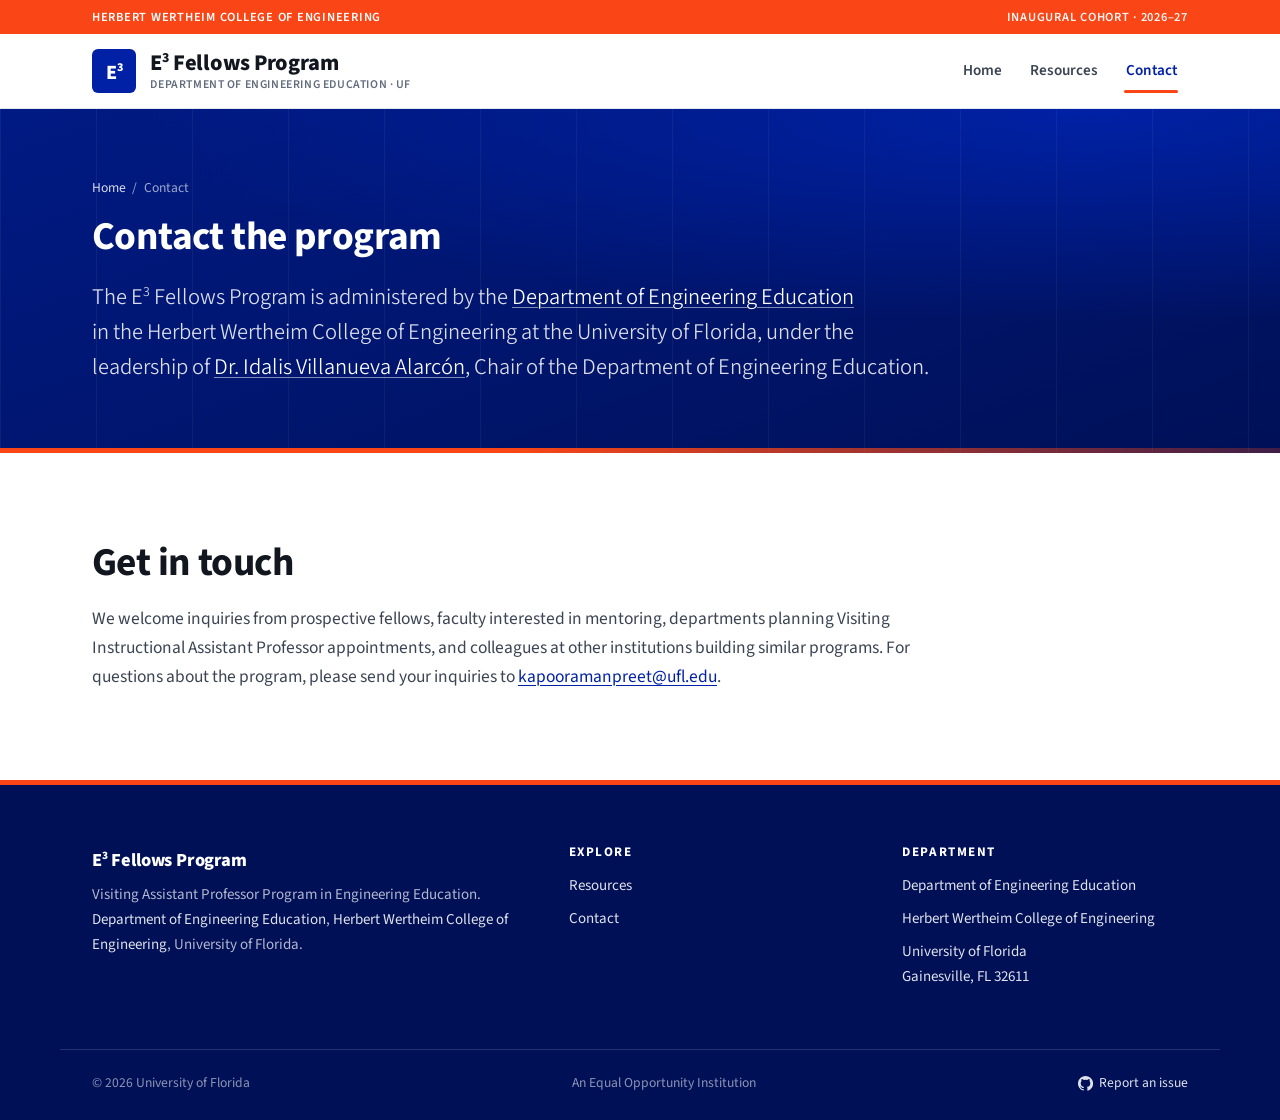
==== commit 585f9826: "feat: update navigation by commenting out program, workshops, fellows, and mentors links across mult" ====
--- a/contact.html
+++ b/contact.html
@@ -38,12 +38,12 @@
     <nav class="nav" id="primary-nav" aria-label="Primary">
       <ul>
         <li><a href="index.html">Home</a></li>
-        <li><a href="program.html">Program</a></li>
-        <li><a href="workshops.html">Workshops</a></li>
-        <li><a href="fellows.html">Fellows</a></li>
-        <li><a href="mentors.html">Mentors</a></li>
+        <!-- <li><a href="program.html">Program</a></li> -->
+        <!-- <li><a href="workshops.html">Workshops</a></li> -->
+        <!-- <li><a href="fellows.html">Fellows</a></li> -->
+        <!-- <li><a href="mentors.html">Mentors</a></li> -->
         <li><a href="resources.html">Resources</a></li>
-        <li><a href="outcomes.html">Outcomes</a></li>
+        <!-- <li><a href="outcomes.html">Outcomes</a></li> -->
         <li><a href="contact.html" aria-current="page">Contact</a></li>
       </ul>
     </nav>
@@ -103,12 +103,12 @@
     <div>
       <h4>Explore</h4>
       <ul>
-        <li><a href="program.html">Program</a></li>
-        <li><a href="workshops.html">Workshops</a></li>
-        <li><a href="fellows.html">Fellows</a></li>
-        <li><a href="mentors.html">Faculty mentors</a></li>
+        <!-- <li><a href="program.html">Program</a></li> -->
+        <!-- <li><a href="workshops.html">Workshops</a></li> -->
+        <!-- <li><a href="fellows.html">Fellows</a></li> -->
+        <!-- <li><a href="mentors.html">Faculty mentors</a></li> -->
         <li><a href="resources.html">Resources</a></li>
-        <li><a href="outcomes.html">Outcomes</a></li>
+        <!-- <li><a href="outcomes.html">Outcomes</a></li> -->
         <li><a href="contact.html">Contact</a></li>
       </ul>
     </div>
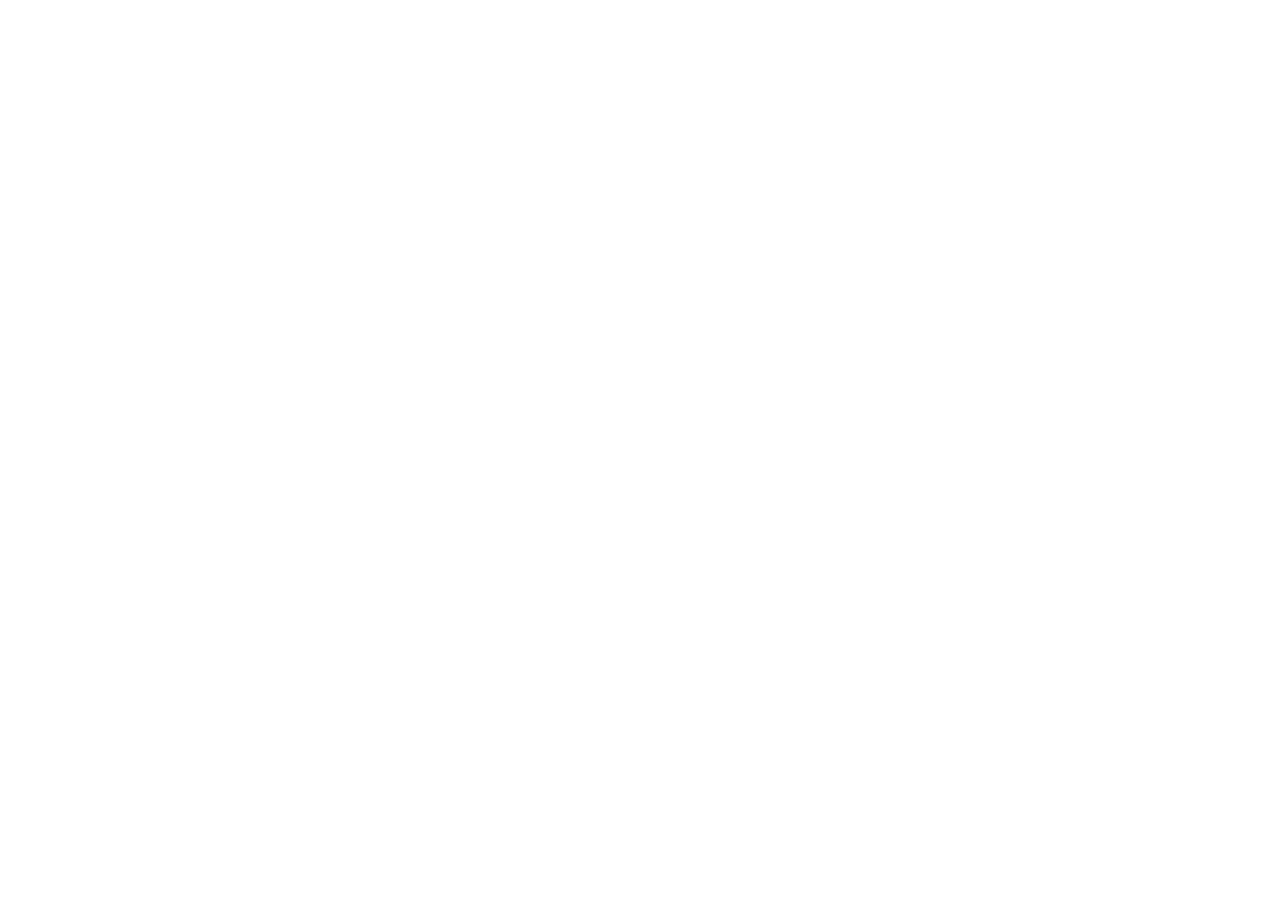
==== commit a03639af: "Retire program pages; keep the Mentor & Program Toolkit Program content now lives on the EEd website" ====
--- a/contact.html
+++ b/contact.html
@@ -1,138 +1,176 @@
 <!DOCTYPE html>
+<!-- RETIRED PAGE (Nov 2026). This content moved to the Department of Engineering
+     Education website. The original page is kept below, commented out line by
+     line; see "Retired pages" in memory.md to restore it. -->
 <html lang="en">
 <head>
 <meta charset="utf-8">
 <meta name="viewport" content="width=device-width, initial-scale=1">
-<title>Contact | E&sup3; Fellows, University of Florida</title>
-<meta name="description" content="Contact the E3 Fellows Program in the Department of Engineering Education, Herbert Wertheim College of Engineering, University of Florida.">
+<title>This page has moved | E&sup3; Fellows, University of Florida</title>
+<link rel="canonical" href="https://eed.eng.ufl.edu/people/e3-fellows-program/">
+<meta name="robots" content="noindex">
+<meta http-equiv="refresh" content="0; url=https://eed.eng.ufl.edu/people/e3-fellows-program/">
 <link rel="preconnect" href="https://fonts.googleapis.com">
 <link rel="preconnect" href="https://fonts.gstatic.com" crossorigin>
 <link href="https://fonts.googleapis.com/css2?family=Source+Sans+3:ital,wght@0,300..900;1,300..900&display=swap" rel="stylesheet">
 <link rel="stylesheet" href="assets/css/style.css">
-<script>document.documentElement.classList.add("js");</script>
 </head>
 <body>
 
-<a class="skip-link" href="#main">Skip to main content</a>
+<main id="main">
+  <section class="section">
+    <div class="wrap wrap--narrow center">
+      <p class="eyebrow">This page has moved</p>
+      <h1>E<sup>3</sup> Fellows Program</h1>
+      <p class="lede">
+        You should be redirected automatically.
+      </p>
+      <div class="btn-row" style="justify-content:center">
+        <a class="btn btn--primary" href="https://eed.eng.ufl.edu/people/e3-fellows-program/">Continue to E<sup>3</sup> Fellows Program</a>
+      </div>
+    </div>
+  </section>
+</main>
 
-<div class="topbar">
-  <div class="wrap">
-    <span><a href="https://www.eng.ufl.edu/" target="_blank" rel="noopener">Herbert Wertheim College of Engineering</a></span>
-    <span class="topbar__right">Inaugural Cohort &middot; 2026&ndash;27</span>
-  </div>
-</div>
+</body>
+</html>
+<!-- END RETIRED-PAGE STUB. Original page follows. -->
 
-<header class="site-header">
-  <div class="wrap">
-    <a class="brand" href="index.html">
-      <span class="brand__mark" aria-hidden="true">E<sup>3</sup></span>
-      <span class="brand__text">
-        <span class="brand__title">E<sup>3</sup> Fellows Program</span>
-        <span class="brand__sub">Department of Engineering Education &middot; UF</span>
-      </span>
-    </a>
-    <button class="nav-toggle" type="button" aria-expanded="false" aria-controls="primary-nav">
-      <span class="nav-toggle__bars" aria-hidden="true"><span></span><span></span><span></span></span>
-      Menu
-    </button>
-    <nav class="nav" id="primary-nav" aria-label="Primary">
-      <ul>
-        <li><a href="index.html">Home</a></li>
+<!--~ <!DOCTYPE html> ~-->
+<!--~ <html lang="en"> ~-->
+<!--~ <head> ~-->
+<!--~ <meta charset="utf-8"> ~-->
+<!--~ <meta name="viewport" content="width=device-width, initial-scale=1"> ~-->
+<!--~ <title>Contact | E&sup3; Fellows, University of Florida</title> ~-->
+<!--~ <meta name="description" content="Contact the E3 Fellows Program in the Department of Engineering Education, Herbert Wertheim College of Engineering, University of Florida."> ~-->
+<!--~ <link rel="preconnect" href="https://fonts.googleapis.com"> ~-->
+<!--~ <link rel="preconnect" href="https://fonts.gstatic.com" crossorigin> ~-->
+<!--~ <link href="https://fonts.googleapis.com/css2?family=Source+Sans+3:ital,wght@0,300..900;1,300..900&display=swap" rel="stylesheet"> ~-->
+<!--~ <link rel="stylesheet" href="assets/css/style.css"> ~-->
+<!--~ <script>document.documentElement.classList.add("js");</script> ~-->
+<!--~ </head> ~-->
+<!--~ <body> ~-->
+
+<!--~ <a class="skip-link" href="#main">Skip to main content</a> ~-->
+
+<!--~ <div class="topbar"> ~-->
+  <!--~ <div class="wrap"> ~-->
+    <!--~ <span><a href="https://www.eng.ufl.edu/" target="_blank" rel="noopener">Herbert Wertheim College of Engineering</a></span> ~-->
+    <!--~ <span class="topbar__right">Inaugural Cohort &middot; 2026&ndash;27</span> ~-->
+  <!--~ </div> ~-->
+<!--~ </div> ~-->
+
+<!--~ <header class="site-header"> ~-->
+  <!--~ <div class="wrap"> ~-->
+    <!--~ <a class="brand" href="index.html"> ~-->
+      <!--~ <span class="brand__mark" aria-hidden="true">E<sup>3</sup></span> ~-->
+      <!--~ <span class="brand__text"> ~-->
+        <!--~ <span class="brand__title">E<sup>3</sup> Fellows Program</span> ~-->
+        <!--~ <span class="brand__sub">Department of Engineering Education &middot; UF</span> ~-->
+      <!--~ </span> ~-->
+    <!--~ </a> ~-->
+    <!--~ <button class="nav-toggle" type="button" aria-expanded="false" aria-controls="primary-nav"> ~-->
+      <!--~ <span class="nav-toggle__bars" aria-hidden="true"><span></span><span></span><span></span></span> ~-->
+      <!--~ Menu ~-->
+    <!--~ </button> ~-->
+    <!--~ <nav class="nav" id="primary-nav" aria-label="Primary"> ~-->
+      <!--~ <ul> ~-->
+        <!--~ <li><a href="index.html">Home</a></li> ~-->
         <!-- <li><a href="program.html">Program</a></li> -->
         <!-- <li><a href="workshops.html">Workshops</a></li> -->
         <!-- <li><a href="fellows.html">Fellows</a></li> -->
         <!-- <li><a href="mentors.html">Mentors</a></li> -->
-        <li><a href="resources.html">Resources</a></li>
+        <!--~ <li><a href="resources.html">Resources</a></li> ~-->
         <!-- <li><a href="outcomes.html">Outcomes</a></li> -->
-        <li><a href="contact.html" aria-current="page">Contact</a></li>
-      </ul>
-    </nav>
-  </div>
-</header>
+        <!--~ <li><a href="contact.html" aria-current="page">Contact</a></li> ~-->
+      <!--~ </ul> ~-->
+    <!--~ </nav> ~-->
+  <!--~ </div> ~-->
+<!--~ </header> ~-->
 
-<main id="main">
+<!--~ <main id="main"> ~-->
 
-  <section class="hero hero--page">
-    <div class="hero__grid-lines" aria-hidden="true"></div>
-    <div class="wrap">
-      <ol class="breadcrumb">
-        <li><a href="index.html">Home</a></li>
-        <li>Contact</li>
-      </ol>
-      <h1>Contact the program</h1>
-      <p class="lede lede--wide">
-        The E<sup>3</sup> Fellows Program is administered by the
-        <a href="https://eed.eng.ufl.edu/" target="_blank" rel="noopener">Department of Engineering Education</a>
-        in the Herbert Wertheim College of Engineering at the University of
-        Florida, under the leadership of
-        <a href="https://eed.eng.ufl.edu/people/faculty/name/idalis-villanueva-alarcon/" target="_blank" rel="noopener">Dr.
-        Idalis Villanueva Alarc&oacute;n</a>, Chair of the Department of
-        Engineering Education.
-      </p>
-    </div>
-  </section>
+  <!--~ <section class="hero hero--page"> ~-->
+    <!--~ <div class="hero__grid-lines" aria-hidden="true"></div> ~-->
+    <!--~ <div class="wrap"> ~-->
+      <!--~ <ol class="breadcrumb"> ~-->
+        <!--~ <li><a href="index.html">Home</a></li> ~-->
+        <!--~ <li>Contact</li> ~-->
+      <!--~ </ol> ~-->
+      <!--~ <h1>Contact the program</h1> ~-->
+      <!--~ <p class="lede lede--wide"> ~-->
+        <!--~ The E<sup>3</sup> Fellows Program is administered by the ~-->
+        <!--~ <a href="https://eed.eng.ufl.edu/" target="_blank" rel="noopener">Department of Engineering Education</a> ~-->
+        <!--~ in the Herbert Wertheim College of Engineering at the University of ~-->
+        <!--~ Florida, under the leadership of ~-->
+        <!--~ <a href="https://eed.eng.ufl.edu/people/faculty/name/idalis-villanueva-alarcon/" target="_blank" rel="noopener">Dr. ~-->
+        <!--~ Idalis Villanueva Alarc&oacute;n</a>, Chair of the Department of ~-->
+        <!--~ Engineering Education. ~-->
+      <!--~ </p> ~-->
+    <!--~ </div> ~-->
+  <!--~ </section> ~-->
 
-  <section class="section">
-    <div class="wrap">
-      <div class="reveal measure">
-        <h2>Get in touch</h2>
-        <p>
-          We welcome inquiries from prospective fellows, faculty interested in
-          mentoring, departments planning Visiting Instructional Assistant
-          Professor appointments, and colleagues at other institutions building
-          similar programs. For questions about the program, please send your inquiries to 
-          <a href="mailto:kapooramanpreet@ufl.edu">kapooramanpreet@ufl.edu</a>.
-        </p>
-      </div>
-    </div>
-  </section>
+  <!--~ <section class="section"> ~-->
+    <!--~ <div class="wrap"> ~-->
+      <!--~ <div class="reveal measure"> ~-->
+        <!--~ <h2>Get in touch</h2> ~-->
+        <!--~ <p> ~-->
+          <!--~ We welcome inquiries from prospective fellows, faculty interested in ~-->
+          <!--~ mentoring, departments planning Visiting Instructional Assistant ~-->
+          <!--~ Professor appointments, and colleagues at other institutions building ~-->
+          <!--~ similar programs. For questions about the program, please send your inquiries to  ~-->
+          <!--~ <a href="mailto:kapooramanpreet@ufl.edu">kapooramanpreet@ufl.edu</a>. ~-->
+        <!--~ </p> ~-->
+      <!--~ </div> ~-->
+    <!--~ </div> ~-->
+  <!--~ </section> ~-->
 
-</main>
+<!--~ </main> ~-->
 
-<footer class="site-footer">
-  <div class="wrap footer-grid">
-    <div>
-      <p class="footer-brand">E<sup>3</sup> Fellows Program</p>
-      <p>
-        Visiting Assistant Professor Program in Engineering Education.
-        <a href="https://eed.eng.ufl.edu/" target="_blank" rel="noopener">Department of Engineering Education</a>,
-        <a href="https://www.eng.ufl.edu/" target="_blank" rel="noopener">Herbert Wertheim College of Engineering</a>,
-        University of Florida.
-      </p>
-    </div>
-    <div>
-      <h4>Explore</h4>
-      <ul>
+<!--~ <footer class="site-footer"> ~-->
+  <!--~ <div class="wrap footer-grid"> ~-->
+    <!--~ <div> ~-->
+      <!--~ <p class="footer-brand">E<sup>3</sup> Fellows Program</p> ~-->
+      <!--~ <p> ~-->
+        <!--~ Visiting Assistant Professor Program in Engineering Education. ~-->
+        <!--~ <a href="https://eed.eng.ufl.edu/" target="_blank" rel="noopener">Department of Engineering Education</a>, ~-->
+        <!--~ <a href="https://www.eng.ufl.edu/" target="_blank" rel="noopener">Herbert Wertheim College of Engineering</a>, ~-->
+        <!--~ University of Florida. ~-->
+      <!--~ </p> ~-->
+    <!--~ </div> ~-->
+    <!--~ <div> ~-->
+      <!--~ <h4>Explore</h4> ~-->
+      <!--~ <ul> ~-->
         <!-- <li><a href="program.html">Program</a></li> -->
         <!-- <li><a href="workshops.html">Workshops</a></li> -->
         <!-- <li><a href="fellows.html">Fellows</a></li> -->
         <!-- <li><a href="mentors.html">Faculty mentors</a></li> -->
-        <li><a href="resources.html">Resources</a></li>
+        <!--~ <li><a href="resources.html">Resources</a></li> ~-->
         <!-- <li><a href="outcomes.html">Outcomes</a></li> -->
-        <li><a href="contact.html">Contact</a></li>
-      </ul>
-    </div>
-    <div>
-      <h4>Department</h4>
-      <ul>
-        <li><a href="https://eed.eng.ufl.edu/" target="_blank" rel="noopener">Department of Engineering Education</a></li>
-        <li><a href="https://www.eng.ufl.edu/" target="_blank" rel="noopener">Herbert Wertheim College of Engineering</a></li>
-        <li>University of Florida<br>Gainesville, FL 32611</li>
-      </ul>
-    </div>
-  </div>
-  <div class="wrap footer-bottom">
-    <span>&copy; <span data-year>2026</span> University of Florida</span>
-    <span>An Equal Opportunity Institution</span>
-    <span>
-      <a class="footer-repo" href="https://github.com/UF-Engineering-Education/e3.github.io/issues" target="_blank" rel="noopener">
-        <svg viewBox="0 0 16 16" fill="currentColor" aria-hidden="true"><path d="M8 0a8 8 0 0 0-2.53 15.59c.4.07.55-.17.55-.38l-.01-1.34c-2.23.48-2.7-1.07-2.7-1.07-.36-.93-.89-1.18-.89-1.18-.73-.5.06-.49.06-.49.8.06 1.23.83 1.23.83.72 1.23 1.88.87 2.34.67.07-.52.28-.87.51-1.07-1.78-.2-3.64-.89-3.64-3.95 0-.87.31-1.59.82-2.15-.08-.2-.36-1.02.08-2.12 0 0 .67-.21 2.2.82a7.6 7.6 0 0 1 4 0c1.53-1.03 2.2-.82 2.2-.82.44 1.1.16 1.92.08 2.12.51.56.82 1.28.82 2.15 0 3.07-1.87 3.75-3.65 3.95.29.25.54.73.54 1.48l-.01 2.19c0 .21.15.46.55.38A8 8 0 0 0 8 0z"/></svg>
-        Report an issue
-      </a>
-    </span>
-  </div>
-</footer>
+        <!--~ <li><a href="contact.html">Contact</a></li> ~-->
+      <!--~ </ul> ~-->
+    <!--~ </div> ~-->
+    <!--~ <div> ~-->
+      <!--~ <h4>Department</h4> ~-->
+      <!--~ <ul> ~-->
+        <!--~ <li><a href="https://eed.eng.ufl.edu/" target="_blank" rel="noopener">Department of Engineering Education</a></li> ~-->
+        <!--~ <li><a href="https://www.eng.ufl.edu/" target="_blank" rel="noopener">Herbert Wertheim College of Engineering</a></li> ~-->
+        <!--~ <li>University of Florida<br>Gainesville, FL 32611</li> ~-->
+      <!--~ </ul> ~-->
+    <!--~ </div> ~-->
+  <!--~ </div> ~-->
+  <!--~ <div class="wrap footer-bottom"> ~-->
+    <!--~ <span>&copy; <span data-year>2026</span> University of Florida</span> ~-->
+    <!--~ <span>An Equal Opportunity Institution</span> ~-->
+    <!--~ <span> ~-->
+      <!--~ <a class="footer-repo" href="https://github.com/UF-Engineering-Education/e3.github.io/issues" target="_blank" rel="noopener"> ~-->
+        <!--~ <svg viewBox="0 0 16 16" fill="currentColor" aria-hidden="true"><path d="M8 0a8 8 0 0 0-2.53 15.59c.4.07.55-.17.55-.38l-.01-1.34c-2.23.48-2.7-1.07-2.7-1.07-.36-.93-.89-1.18-.89-1.18-.73-.5.06-.49.06-.49.8.06 1.23.83 1.23.83.72 1.23 1.88.87 2.34.67.07-.52.28-.87.51-1.07-1.78-.2-3.64-.89-3.64-3.95 0-.87.31-1.59.82-2.15-.08-.2-.36-1.02.08-2.12 0 0 .67-.21 2.2.82a7.6 7.6 0 0 1 4 0c1.53-1.03 2.2-.82 2.2-.82.44 1.1.16 1.92.08 2.12.51.56.82 1.28.82 2.15 0 3.07-1.87 3.75-3.65 3.95.29.25.54.73.54 1.48l-.01 2.19c0 .21.15.46.55.38A8 8 0 0 0 8 0z"/></svg> ~-->
+        <!--~ Report an issue ~-->
+      <!--~ </a> ~-->
+    <!--~ </span> ~-->
+  <!--~ </div> ~-->
+<!--~ </footer> ~-->
 
-<script src="assets/js/main.js"></script>
-</body>
-</html>
+<!--~ <script src="assets/js/main.js"></script> ~-->
+<!--~ </body> ~-->
+<!--~ </html> ~-->
